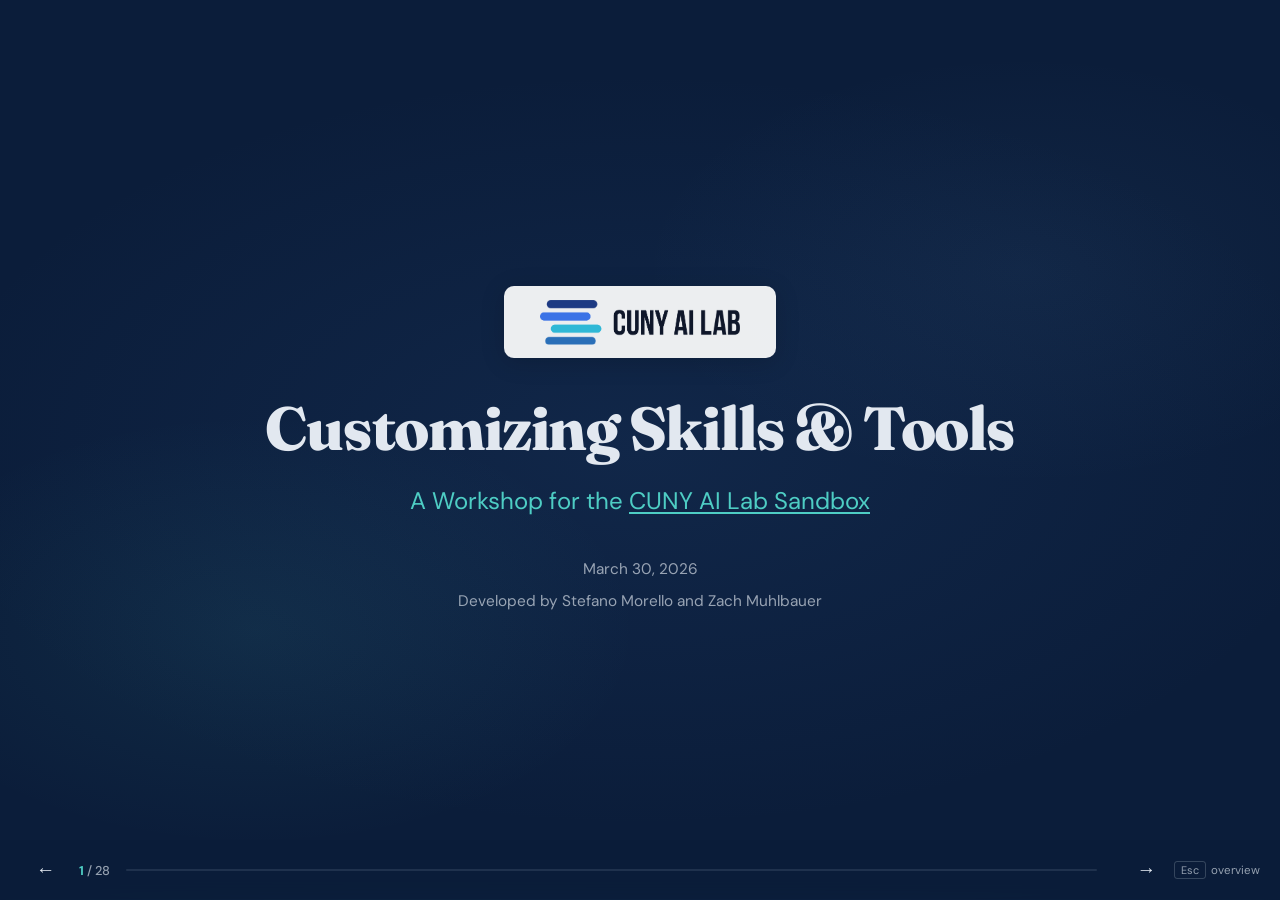
==== index.html @ 76ccca6e "Add per-chat tools screenshot to slide 8, use gear icon instead of +" ====
<!DOCTYPE html>
<html lang="en">
<head>
<meta charset="utf-8">
<meta name="viewport" content="width=device-width, initial-scale=1.0">
<title>Customizing Skills &amp; Tools &mdash; CUNY AI Lab</title>
<link rel="preconnect" href="https://fonts.googleapis.com">
<link rel="preconnect" href="https://fonts.gstatic.com" crossorigin>
<link href="https://fonts.googleapis.com/css2?family=DM+Sans:ital,opsz,wght@0,9..40,300;0,9..40,400;0,9..40,500;0,9..40,600;0,9..40,700;0,9..40,800;1,9..40,400&family=JetBrains+Mono:wght@400;500&family=Fraunces:ital,opsz,wght@0,9..144,400;0,9..144,700;0,9..144,800;1,9..144,400&display=swap" rel="stylesheet">
    <link rel="stylesheet" href="css/styles.css">
    <link rel="stylesheet" href="css/responsive.css">
    <link rel="stylesheet" href="css/animations.css">
</head>
<body>

<a href="#deck" class="skip-link">Skip to slides</a>

<!-- Logo Watermark -->
<img src="images/logo-horizontal.png" alt="" aria-hidden="true" class="logo-watermark" id="logoWatermark">

<!-- Accessible live region for slide announcements -->
<div id="slide-announce" class="sr-only" aria-live="polite" aria-atomic="true"></div>

<!-- Lightbox overlay for expanded screenshots -->
<div class="lightbox-overlay" id="lightbox" aria-hidden="true" role="dialog" aria-label="Expanded screenshot">
  <button class="lightbox-close" aria-label="Close expanded view">&times;</button>
  <img src="" alt="">
  <div class="lightbox-caption"></div>
</div>

<div id="deck" role="region" aria-roledescription="slide deck" aria-label="Customizing Skills and Tools presentation">

<!-- ==========================================
     SLIDE 1 — TITLE
     ========================================== -->
<div class="slide title-slide" role="group" aria-roledescription="slide" aria-label="Slide 1: Customizing Skills and Tools" data-slide="title" tabindex="-1">
  <div class="title-slide-content">
    <img src="images/logo-horizontal.png" alt="CUNY AI Lab" class="title-logo">
    <h1>Customizing Skills &amp; Tools</h1>
    <p class="subtitle">A Workshop for the <a href="https://chat.ailab.gc.cuny.edu" target="_blank" rel="noopener" style="color: inherit; text-decoration: underline; text-underline-offset: 3px;">CUNY AI Lab Sandbox</a></p>
    <p class="meta">March 30, 2026</p>
    <p class="meta" style="margin-top: 0.5em;">Developed by Stefano Morello and Zach Muhlbauer</p>
  </div>
</div>

<!-- ==========================================
     SLIDE 2 — WORKSHOP ROADMAP
     ========================================== -->
<div class="slide layout-full-dark" role="group" aria-roledescription="slide" aria-label="Slide 2: Three Weeks, Three Skills" data-slide="roadmap" tabindex="-1">
  <span class="label label-cyan">Workshop Series</span>
  <h2>Three Weeks, Three Skills</h2>
  <div class="roadmap">
    <div class="roadmap-item" style="opacity: 0.65;">
      <div class="week-label">March 16</div>
      <h4><a href="https://cuny-ai-lab.github.io/system-prompting" style="color: var(--accent-cyan); text-decoration: underline; text-underline-offset: 3px;">Composing System Prompts &#10003;</a></h4>
      <p>Defined how the AI thinks, responds, and engages with students</p>
    </div>
    <div class="roadmap-item" style="opacity: 0.65;">
      <div class="week-label">March 23</div>
      <h4><a href="https://cuny-ai-lab.github.io/knowledge-collections" style="color: var(--accent-cyan); text-decoration: underline; text-underline-offset: 3px;">Curating Knowledge Collections &#10003;</a></h4>
      <p>Grounded the model in course materials so it can reference real documents</p>
    </div>
    <div class="roadmap-item active">
      <div class="week-label">March 30 (This Week)</div>
      <h4>Customizing Skills &amp; Tools</h4>
      <p>Build specialized skills, tools, and workflows tailored to your courses</p>
    </div>
  </div>
</div>

<!-- ==========================================
     SLIDE 3 — WHAT YOU'VE BUILT SO FAR
     ========================================== -->
<div class="slide layout-content" role="group" aria-roledescription="slide" aria-label="Slide 3: Pre-Flight" data-slide="recap" tabindex="-1" style="justify-content: center; align-items: center; text-align: center;">
  <span class="label label-cyan">Quick Check</span>
  <h2>Pre-Flight</h2>
  <p style="margin-bottom: 1.4em; max-width: 620px;">Verify your setup, then identify the move you&rsquo;ll build today.</p>
  <ol class="stream-list" style="text-align: left; max-width: 620px; margin: 0 auto; padding-left: 1.4em;">
    <li class="step-hidden" data-step="1"><strong>System Prompt</strong> &mdash; What role and constraints did you set? Have you revised or tested it?</li>
    <li class="step-hidden" data-step="2"><strong>Knowledge Collection</strong> &mdash; Is it attached? Does the model draw on it when you test?</li>
    <li class="step-hidden" data-step="3"><strong>Name One Pedagogical Move</strong> &mdash; Something you do as an instructor that follows a repeatable pattern (e.g., narrowing a research topic one question at a time, walking a student through a source, guiding them from description to interpretation).<br><strong style="color: var(--accent-cyan);">Skills enable the model to mimic those moves.</strong></li>
  </ol>
</div>

<!-- ==========================================
     SLIDE 4 — WHAT IS A SKILL?
     ========================================== -->
<div class="slide layout-split" role="group" aria-roledescription="slide" aria-label="Slide 4: What Is a Skill?" data-slide="what-is" tabindex="-1">
  <div class="content">
    <span class="label label-cyan">The Basics</span>
    <h2>What Is a Skill?</h2>
    <p style="margin-bottom: 0.8em;">A <strong>skill</strong> is a structured procedure you write in markdown or plain text. It tells the model how to handle a task your system prompt can&rsquo;t cover on its own.</p>
    <blockquote>Think of it as a <strong>recipe</strong> for a move you&rsquo;d make as an instructor &mdash; establishing stasis, sourcing a document, reading a cinematic frame &mdash; written so the model executes it consistently.</blockquote>
    <div class="tip-box" style="margin-top: 1em;">
      <p><strong>Key distinction:</strong> The system prompt sets general behavior. A skill decomposes a <em>specific</em> task into steps the model won&rsquo;t follow unprompted.</p>
    </div>
  </div>
  <div class="stage" style="background: var(--bg-light); flex-direction: column; padding: clamp(16px, 2.5vh, 32px) clamp(14px, 1.8vw, 24px); justify-content: center;">
    <div class="theater-diagram">
      <!-- Behind the curtain: all three layers -->
      <div class="theater-backstage">
        <div class="theater-zone-label">What you build</div>
        <div class="theater-backstage-row" style="gap: 10px;">
          <div class="flow-node flow-prompt" style="width: auto; flex: 1; padding: 14px 12px;">
            <span class="flow-hidden-badge" style="background: var(--text-muted); font-size: 0.72rem;">Week 1</span>
            <div class="flow-node-code" style="font-size: 0.95rem;">System Prompt</div>
            <div class="flow-node-desc" style="font-family: 'JetBrains Mono', monospace; color: var(--accent-cyan); margin-top: 4px; font-size: 0.78rem;">behavior &amp; constraints</div>
          </div>
          <div style="display: flex; align-items: center; padding: 0 4px; font-size: 1.1rem; color: var(--accent-cyan); font-weight: 700;">+</div>
          <div class="flow-node flow-prompt" style="width: auto; flex: 1; border-color: rgba(59, 111, 181, 0.4); padding: 14px 12px;">
            <span class="flow-hidden-badge" style="background: var(--text-muted); font-size: 0.72rem;">Week 2</span>
            <div class="flow-node-code" style="font-size: 0.95rem;">Knowledge</div>
            <div class="flow-node-desc" style="font-family: 'JetBrains Mono', monospace; color: var(--accent-light-blue); margin-top: 4px; font-size: 0.78rem;">syllabus, rubric&hellip;</div>
          </div>
          <div style="display: flex; align-items: center; padding: 0 4px; font-size: 1.1rem; color: var(--accent-cyan); font-weight: 700;">+</div>
          <div class="flow-node flow-prompt" style="width: auto; flex: 1; border-color: rgba(78, 205, 196, 0.5); padding: 14px 12px;">
            <span class="flow-hidden-badge" style="background: var(--accent-cyan); font-size: 0.72rem;">New</span>
            <div class="flow-node-code" style="font-size: 0.95rem;">Skill</div>
            <div class="flow-node-desc" style="font-family: 'JetBrains Mono', monospace; color: var(--accent-cyan); margin-top: 4px; font-size: 0.78rem;">step-by-step recipe</div>
          </div>
        </div>
      </div>
      <!-- The curtain line -->
      <div class="theater-curtain">
        <div class="theater-curtain-line"></div>
        <span class="theater-curtain-label">student never sees above</span>
        <div class="theater-curtain-line"></div>
      </div>
      <!-- Front of house: student interaction -->
      <div class="theater-frontstage">
        <div class="theater-conversation">
          <div class="theater-msg theater-msg-user">
            <span class="theater-msg-who"><span aria-hidden="true">&#128100;</span> Student</span>
            <span class="theater-msg-text">&ldquo;Can you look at this paragraph from my draft?&rdquo;</span>
          </div>
        </div>
        <div class="flow-node flow-model" style="width: 100%; margin: clamp(8px, 1.2vh, 14px) 0; padding: 14px 16px;">
          <div class="flow-node-icon" style="font-size: 1.8rem;" aria-hidden="true">&#129302;</div>
          <div class="flow-node-label" style="font-size: 1.05rem;">AI Model</div>
          <div class="flow-node-desc" style="font-size: 0.88rem;">Follows the skill&rsquo;s procedure to respond</div>
        </div>
        <div class="theater-conversation">
          <div class="theater-msg theater-msg-ai">
            <span class="theater-msg-who"><span aria-hidden="true">&#129302;</span> Response</span>
            <span class="theater-msg-text">&ldquo;Here&rsquo;s what I notice in your passage&hellip;&rdquo;<br><em style="font-size: 0.85em; opacity: 0.75;">(quotes the excerpt, responds below it)</em></span>
          </div>
        </div>
        <div class="theater-zone-label" style="color: var(--accent-blue); margin-top: 8px;">What the student sees</div>
      </div>
    </div>
  </div>
</div>

<!-- ==========================================
     SLIDE 5 — ACTIVATING SKILLS
     ========================================== -->
<div class="slide layout-split" role="group" aria-roledescription="slide" aria-label="Slide 5: Activating Skills" data-slide="skills-where" tabindex="-1">
  <div class="content">
    <span class="label label-cyan">Skills in Open WebUI</span>
    <h2>Activating Skills</h2>
    <p style="margin-bottom: 0.8em;">A skill is worth making when the move has a <strong>repeatable structure</strong> (trigger, steps, output shape) that you want the model to follow every time.</p>
    <div class="card card-cyan" style="margin-bottom: 0.5em;">
      <h4>1. Create the skill</h4>
      <p>Go to <strong>Workspace &rarr; Skills</strong> and click <strong>+ New Skill</strong>. Write or paste your skill text.</p>
    </div>
    <div class="card" style="margin-bottom: 0.5em;">
      <h4>2. Add it to your model</h4>
      <p>Open your model card in <strong>Workspace &rarr; Models</strong>. Scroll to the <strong>Skills</strong> section and toggle the skill on. It activates automatically in every chat with that model.</p>
    </div>
    <div class="card" style="margin-bottom: 0.5em; opacity: 0.55;">
      <h4>Alternative: Paste into System Prompt</h4>
      <p>You <em>can</em> append skill text directly to your system prompt, but this crowds the prompt and makes it harder to maintain.</p>
    </div>
  </div>
  <div class="stage">
    <div class="carousel" data-interval="8000">
      <div class="carousel-item active">
        <img src="images/5-0.png" alt="Workspace Skills page showing existing skills and the New Skill button">
        <div class="carousel-caption"><strong>Step 1: Workspace &rarr; Skills</strong><br>Open Workspace (1), click the Skills tab (2), then <strong>+ New Skill</strong> (3) to create one.</div>
      </div>
      <div class="carousel-item">
        <img src="images/5a.png" alt="Workspace Models page showing custom models in the Sandbox">
        <div class="carousel-caption"><strong>Step 2: Workspace &rarr; Models</strong><br>Open your model card (1), then scroll to the Skills section (2).</div>
      </div>
      <div class="carousel-item">
        <img src="images/5b.png" alt="Model card editor with Skills section highlighted at the bottom">
        <div class="carousel-caption"><strong>Step 2: Toggle On</strong><br>Toggle the skill on at the bottom of your model card. It activates for every chat with this model.</div>
      </div>
      <div class="carousel-dots"></div>
    </div>
  </div>
</div>

<!-- ==========================================
     WHY SKILLS MATTER
     ========================================== -->
<div class="slide layout-content" role="group" aria-roledescription="slide" aria-label="Slide 7: Why Skills Matter" data-slide="why-skills" tabindex="-1">
  <span class="label label-cyan">Why Bother?</span>
  <h2>Why Skills Matter</h2>
  <p style="margin-bottom: 0.6em;">A student types: <em>&ldquo;I want to write about social media and mental health.&rdquo;</em></p>
  <div class="comparison" data-steps="2">
    <div class="comparison-panel panel-muted step-visible">
      <h4 style="color: var(--accent-red);">Without a Skill</h4>
      <p>&ldquo;That&rsquo;s a great topic! You could narrow it by focusing on a specific platform, age group, or type of mental health impact. Consider looking at recent studies on Instagram and anxiety, or TikTok and body image. You&rsquo;ll also want a clear thesis statement.&rdquo;</p>
      <p style="margin-top: 0.6em; font-style: italic; font-size: 0.85em; opacity: 0.7;">Lists options instead of asking questions. The student still has no method for choosing among them.</p>
    </div>
    <div class="comparison-panel step-hidden" data-step="2">
      <h4 style="color: var(--accent-green);">With a Stasis Theory Skill</h4>
      <p style="font-family: 'JetBrains Mono', monospace; font-size: 0.85em; background: rgba(78, 205, 196, 0.06); padding: 0.8em; border-radius: 8px; border-left: 3px solid var(--accent-cyan);">&ldquo;Your topic: <em>social media and mental health.</em><br><br>Let&rsquo;s start with the facts. What specific situation are you responding to &mdash; something you&rsquo;ve read, noticed, or experienced? What has happened that makes this a question worth asking right now?&rdquo;</p>
      <p style="margin-top: 0.6em; font-style: italic; font-size: 0.85em; opacity: 0.7;">Opens with one stasis question (conjecture), grounded in the student&rsquo;s own words. The skill told the model <em>how</em> to narrow, not just to narrow.</p>
    </div>
  </div>
</div>

<!-- ==========================================
     SLIDE 6 — THE GAP SKILLS FILL
     ========================================== -->
<div class="slide layout-split" role="group" aria-roledescription="slide" aria-label="Slide 6: The Gap Skills Fill" data-slide="the-gap" tabindex="-1">
  <div class="content">
    <span class="label label-cyan">The Problem</span>
    <h2>The Gap Skills Fill</h2>
    <p style="margin-bottom: 0.8em;">Models can do many things, but not unless you spell it out. Certain moves need a <strong>step-by-step recipe</strong> to work consistently.</p>
    <h4 style="margin-top: 1em;">What models won&rsquo;t do without a skill:</h4>
    <ul style="margin-top: 0.6em;">
      <li>Walk through stasis theory one question at a time</li>
      <li>Quote a passage from an uploaded source before asking a question</li>
      <li>Ask <em>one</em> focused question instead of listing five</li>
      <li>Build on what the student just said</li>
      <li>Scaffold from description to analysis to interpretation</li>
    </ul>
  </div>
  <div class="stage" style="flex-direction: column; justify-content: center; padding: clamp(16px, 2.5vw, 40px);">
    <div style="display: flex; flex-direction: column; gap: clamp(14px, 2vh, 24px); width: 100%; max-width: 380px; margin: 0 auto;">
      <div class="flow-node" style="width: 100%; background: rgba(192, 91, 110, 0.06); border: 2px solid rgba(192, 91, 110, 0.25); border-radius: 12px;">
        <div class="flow-node-label" style="font-size: 0.95rem; color: var(--accent-red);">System Prompt Alone</div>
        <div class="flow-node-desc" style="font-size: 0.8rem;">&ldquo;Help students develop research topics&rdquo;</div>
        <div class="flow-node-desc" style="font-size: 0.78rem; opacity: 0.7; margin-top: 4px;">Model knows <em>what</em> to do, not <em>how</em></div>
      </div>
      <div style="text-align: center;" aria-hidden="true">
        <svg width="24" height="28" viewBox="0 0 20 24" focusable="false"><path d="M10 2 L10 18 M6 14 L10 20 L14 14" stroke="var(--accent-cyan)" stroke-width="2" fill="none" stroke-linecap="round"/></svg>
      </div>
      <div class="flow-node" style="width: 100%; background: rgba(78, 205, 196, 0.06); border: 2px solid rgba(78, 205, 196, 0.35); border-radius: 12px;">
        <div class="flow-node-label" style="font-size: 0.95rem; color: var(--accent-cyan);">System Prompt + Skill</div>
        <div class="flow-node-desc" style="font-size: 0.8rem;">&ldquo;Ask one stasis question, build on the student&rsquo;s last answer&rdquo;</div>
        <div class="flow-node-desc" style="font-size: 0.78rem; opacity: 0.7; margin-top: 4px;">Model knows <em>what</em> and <em>how</em></div>
      </div>
    </div>
  </div>
</div>

<!-- ==========================================
     WHAT IS A TOOL?
     ========================================== -->
<div class="slide layout-split" role="group" aria-roledescription="slide" aria-label="Slide: What Is a Tool?" data-slide="what-is-tool" tabindex="-1">
  <div class="content">
    <span class="label label-blue">Tools in Open WebUI</span>
    <h2>What Is a Tool?</h2>
    <p style="margin-bottom: 0.8em;">A <strong>tool</strong> is a function the model can call to do something it can&rsquo;t do with language alone &mdash; search the web, query your uploaded files, run code, or generate an image.</p>
    <p style="margin-bottom: 0.8em;">Tools live in <strong>Workspace &rarr; Tools</strong>. You can enable them two ways:</p>
    <div class="card card-cyan" style="margin-bottom: 0.5em;">
      <h4>Per Chat</h4>
      <p>Click the <strong>&#9881;&#65039;</strong> icon next to the message bar (1) to open the tools menu (2). Toggle individual tools on for that conversation.</p>
    </div>
    <div class="card" style="margin-bottom: 0.5em;">
      <h4>Per Model</h4>
      <p>Attach tools permanently in <strong>Workspace &rarr; Models &rarr; Tools</strong>. Every conversation with that model will have access.</p>
    </div>
    <div class="tip-box">
      <p><strong>Caveat:</strong> Smaller models (e.g. Gemma 3 27B) call tools inconsistently. Use Kimi K2.5 or GLM 5 for reliable tool use.</p>
    </div>
  </div>
  <div class="stage" style="flex-direction: column; justify-content: center; align-items: center; padding: clamp(16px, 2.5vw, 40px);">
    <img src="images/8a.png" alt="Open WebUI chat interface showing the gear icon next to the message bar and the tools menu with Web Search and Code Interpreter" class="screenshot-img">
    <div class="carousel-caption"><strong>Per Chat</strong><br>Click the &#9881;&#65039; icon (1) to reveal available tools (2). Toggle them on for this conversation.</div>
  </div>
</div>

<!-- ==========================================
     SKILLS VS. TOOLS
     ========================================== -->
<div class="slide layout-split" role="group" aria-roledescription="slide" aria-label="Slide: Skills vs. Tools" data-slide="skills-vs-tools" tabindex="-1">
  <div class="content">
    <span class="label label-cyan">The Difference</span>
    <h2>Skills vs. Tools</h2>
    <p style="margin-bottom: 0.8em;">A <strong>skill</strong> is a document you write in plain text: a procedure the model follows. A <strong>tool</strong> is code: a function the model calls. Both extend what your custom model can do, but they work differently.</p>
    <div class="card card-cyan" style="margin-bottom: 0.5em;">
      <h4>Skill</h4>
      <p>You write it. Plain text, no code. Tells the model <em>how</em> to handle a specific pedagogical move step by step.</p>
    </div>
    <div class="card" style="margin-bottom: 0.5em;">
      <h4>Tool</h4>
      <p>Pre-built or imported. Code that runs behind the scenes. Gives the model abilities it doesn&rsquo;t have on its own &mdash; like searching the web or running a calculation.</p>
    </div>
    <div class="tip-box">
      <p><strong>Today&rsquo;s focus:</strong> Skills. Tools are ready to use out of the box. Skills are what you build.</p>
    </div>
  </div>
  <div class="stage" style="background: var(--bg-light); flex-direction: column; padding: clamp(24px, 3vh, 40px) clamp(20px, 2.5vw, 36px); justify-content: center;">
    <div style="display: flex; flex-direction: column; gap: clamp(12px, 1.6vh, 18px); width: 100%; max-width: 480px; margin: 0 auto;">
      <div class="flow-node" style="width: 100%; background: rgba(78, 205, 196, 0.06); border: 2px solid rgba(78, 205, 196, 0.3); border-radius: 12px; padding: 14px 16px;">
        <div class="flow-node-label" style="font-size: 1rem; color: var(--accent-cyan);">Skill <span style="font-weight: 400; font-size: 0.85rem; opacity: 0.75;">(plain text)</span></div>
        <div class="flow-node-desc" style="font-size: 0.85rem;">&ldquo;Walk through stasis one question at a time&rdquo;</div>
        <div class="flow-node-desc" style="font-size: 0.72rem; opacity: 0.6; margin-top: 3px;">You write it &bull; Shapes how the model responds</div>
      </div>
      <div style="text-align: center; font-size: 0.8rem; color: var(--text-muted); letter-spacing: 0.1em; text-transform: uppercase;">vs.</div>
      <div class="flow-node" style="width: 100%; background: rgba(59, 111, 181, 0.06); border: 2px solid rgba(59, 111, 181, 0.3); border-radius: 12px; padding: 14px 16px;">
        <div class="flow-node-label" style="font-size: 1rem; color: var(--accent-blue);">Tool <span style="font-weight: 400; font-size: 0.85rem; opacity: 0.75;">(code)</span></div>
        <div class="flow-node-desc" style="font-size: 0.85rem;">Search the web, query files, run code, generate images</div>
        <div class="flow-node-desc" style="font-size: 0.72rem; opacity: 0.6; margin-top: 3px;">Pre-built &bull; Gives the model new capabilities</div>
      </div>
      <div style="border-top: 1px solid rgba(59, 111, 181, 0.15); padding-top: clamp(10px, 1.2vh, 16px); margin-top: clamp(4px, 0.6vh, 8px);">
        <div style="font-size: 0.75rem; color: var(--text-muted); text-transform: uppercase; letter-spacing: 0.08em; margin-bottom: 8px;">Built-in tools</div>
        <div style="display: grid; grid-template-columns: 1fr 1fr; gap: 8px;">
          <div style="background: white; border: 1px solid rgba(78, 205, 196, 0.25); border-radius: 8px; padding: 10px 12px;">
            <div style="font-size: 0.85rem; font-weight: 600;">Web Search</div>
            <div style="font-size: 0.75rem; opacity: 0.75; margin-top: 2px;">Current information</div>
          </div>
          <div style="background: white; border: 1px solid rgba(59, 111, 181, 0.25); border-radius: 8px; padding: 10px 12px;">
            <div style="font-size: 0.85rem; font-weight: 600;">Knowledge Query</div>
            <div style="font-size: 0.75rem; opacity: 0.75; margin-top: 2px;">Search uploaded files</div>
          </div>
          <div style="background: white; border: 1px solid rgba(11, 29, 58, 0.2); border-radius: 8px; padding: 10px 12px;">
            <div style="font-size: 0.85rem; font-weight: 600;">Code Execution</div>
            <div style="font-size: 0.75rem; opacity: 0.75; margin-top: 2px;">Run code in a sandbox</div>
          </div>
          <div style="background: white; border: 1px solid rgba(78, 205, 196, 0.25); border-radius: 8px; padding: 10px 12px;">
            <div style="font-size: 0.85rem; font-weight: 600;">Image Generation</div>
            <div style="font-size: 0.75rem; opacity: 0.75; margin-top: 2px;">Create from descriptions</div>
          </div>
        </div>
      </div>
    </div>
  </div>
</div>

<!-- ==========================================
     SECTION DIVIDER: PART I
     ========================================== -->
<div class="slide layout-divider" role="group" aria-roledescription="slide" aria-label="Slide: Part I - Skill Examples" data-slide="part1" tabindex="-1">
  <span class="section-label">Example 1</span>
  <h2>Establishing Stasis</h2>
  <p class="divider-sub">Composition &mdash; Stasis Theory</p>
  <div class="divider-line"></div>
</div>

<!-- ==========================================
     SLIDE 8 — COMPOSITION: THE INSTRUCTION
     ========================================== -->
<div class="slide layout-content" role="group" aria-roledescription="slide" aria-label="Slide 8: Composition: The Instruction" data-slide="comp-instruction" tabindex="-1">
  <div class="progression-header">
    <span class="label label-blue" style="margin-bottom: 0;">Composition &amp; Writing</span>
    <div class="progression-dots" aria-hidden="true">
      <div class="progression-dot dot-mid dot-active"></div>
      <div class="progression-dot"></div>
    </div>
  </div>
  <h2>Before</h2>
  <div class="prompt-block prompt-mid"><span class="prompt-label">Starting Point</span>When a student is developing a research topic, walk them through four stages &mdash; conjecture, definition, quality, and policy &mdash; to help them narrow their question. Ask one stasis at a time.</div>
  <div style="margin-top: 1em;">
    <ol class="stream-list step-hidden" data-step style="padding-left: 1.4em;">
      <li>Model walks through all four stages in a single response instead of pausing at each</li>
      <li>No procedure for connecting the student&rsquo;s working topic to each stasis question</li>
      <li>Treats stasis as a checklist rather than a deliberative process</li>
      <li>No mechanism to let the student reformulate before moving on</li>
      <li>Skips the key move: helping the student see which stasis their argument lives in</li>
    </ol>
  </div>
</div>

<!-- ==========================================
     SLIDE 9 — COMPOSITION: THE SKILL
     ========================================== -->
<div class="slide layout-content" role="group" aria-roledescription="slide" aria-label="Slide 9: A Skill That Structures Feedback" data-slide="comp-good" tabindex="-1">
  <div class="progression-header">
    <span class="label label-blue" style="margin-bottom: 0;">Composition &amp; Writing</span>
    <div class="progression-dots" aria-hidden="true">
      <div class="progression-dot dot-mid"></div>
      <div class="progression-dot dot-good dot-active"></div>
    </div>
  </div>
  <h2>After</h2>
  <div class="prompt-block prompt-good" style="font-size: clamp(0.72rem, 1vw, 0.88rem);"><span class="prompt-label">Strong</span><strong style="color: var(--accent-cyan);">Skill: Establishing Stasis for a Research Topic</strong>
When a student is developing or narrowing a research topic, follow this procedure:

<strong style="color: var(--accent-cyan);">Procedure:</strong>
1. Ask the student to state their topic in one sentence. Do not evaluate or refine it yet.
2. Conjecture: &ldquo;What has happened or is happening that makes this worth investigating?&rdquo; Wait for their answer. Use what they say to sharpen the next question.
3. Definition: Point to a key term in their response. &ldquo;How are you defining [term]? What kind of problem is this &mdash; legal, ethical, empirical, cultural?&rdquo; Wait.
4. Quality: &ldquo;What&rsquo;s at stake, and for whom? What makes this serious enough to argue about in an 8-page paper?&rdquo; If their scope is too broad, ask them to name one specific population or context. Wait.
5. Policy: &ldquo;What should be done, and by whom?&rdquo; Help the student see whether their argument is making a factual claim, a definitional claim, a value judgment, or a policy proposal.
6. Ask: &ldquo;Which of these four questions does your argument most need to answer?&rdquo; Guide them toward a thesis grounded in that stasis.

<strong style="color: var(--accent-cyan);">Format:</strong>
Your topic: [student&rsquo;s stated topic]

[One stasis question, tied to a specific phrase the student used]
[1&ndash;2 sentences explaining why this question matters for their project]
</div>
</div>

<!-- ==========================================
     SLIDE 11 — SECTION DIVIDER: HISTORY
     ========================================== -->
<div class="slide layout-divider" role="group" aria-roledescription="slide" aria-label="Slide 11: Example 2 - Working with Sources" data-slide="history-intro" tabindex="-1">
  <span class="section-label">Example 2</span>
  <h2>Sourcing a Document</h2>
  <p class="divider-sub">History &mdash; The Sourcing Heuristic</p>
  <div class="divider-line"></div>
</div>

<!-- ==========================================
     SLIDE 11 — HISTORY: THE INSTRUCTION
     ========================================== -->
<div class="slide layout-content" role="group" aria-roledescription="slide" aria-label="Slide 11: History: The Instruction" data-slide="hist-instruction" tabindex="-1">
  <div class="progression-header">
    <span class="label label-blue" style="margin-bottom: 0;">History</span>
    <div class="progression-dots" aria-hidden="true">
      <div class="progression-dot dot-mid dot-active"></div>
      <div class="progression-dot"></div>
    </div>
  </div>
  <h2>Before</h2>
  <div class="prompt-block prompt-mid"><span class="prompt-label">Starting Point</span>When a student asks about a primary source, retrieve it from the knowledge collection and walk them through its rhetorical situation using SOAPS. Ask questions one element at a time rather than summarizing.</div>
  <div style="margin-top: 1em;">
    <ol class="stream-list step-hidden" data-step style="padding-left: 1.4em;">
      <li>Model paraphrases the source instead of quoting from the uploaded document</li>
      <li>No procedure for retrieving and presenting specific passages as evidence</li>
      <li>Rushes through all SOAPS dimensions in a single response</li>
      <li>Student receives a finished reading rather than a structured inquiry</li>
      <li>No requirement to ground each analytical move in the source&rsquo;s own language</li>
    </ol>
  </div>
</div>

<!-- ==========================================
     SLIDE 12 — HISTORY: THE SKILL
     ========================================== -->
<div class="slide layout-content" role="group" aria-roledescription="slide" aria-label="Slide 12: A Skill That Helps Vet a Source" data-slide="hist-good" tabindex="-1">
  <div class="progression-header">
    <span class="label label-blue" style="margin-bottom: 0;">History</span>
    <div class="progression-dots" aria-hidden="true">
      <div class="progression-dot dot-mid"></div>
      <div class="progression-dot dot-good dot-active"></div>
    </div>
  </div>
  <h2>After</h2>
  <div class="prompt-block prompt-good" style="font-size: clamp(0.72rem, 1vw, 0.88rem);"><span class="prompt-label">Strong</span><strong style="color: var(--accent-cyan);">Skill: Sourcing a Primary Document</strong>
When a student asks about or encounters a primary source from the course, follow this procedure:

<strong style="color: var(--accent-cyan);">Procedure:</strong>
1. Retrieve the document from the knowledge collection. Quote a key passage &mdash; do not paraphrase or summarize.
2. Present the passage in a block quote with its metadata (title, date, author) drawn from the uploaded file.
3. Ask: &ldquo;Who created this document, and what was their position or stake?&rdquo; Wait for the student&rsquo;s answer.
4. After they respond, point to a <em>specific phrase</em> in the quoted passage that supports, complicates, or challenges their answer.
5. Ask: &ldquo;When and where was this written? What was happening at that moment that shaped what the author could say?&rdquo; Wait.
6. Ask: &ldquo;Who was the intended audience? How does knowing that change what the document means?&rdquo; Wait.
7. After all three sourcing moves, ask: &ldquo;Given what you now know about the author, the moment, and the audience &mdash; what can this source tell us, and what can&rsquo;t it?&rdquo;

<strong style="color: var(--accent-cyan);">Format:</strong>
&gt; [quoted passage from uploaded source]
&mdash; [Author], [Title], [Date]

[One sourcing question]
[1&ndash;2 sentences connecting the question to a specific phrase in the passage]
</div>
</div>

<!-- ==========================================
     SLIDE 15 — SECTION DIVIDER: LITERATURE
     ========================================== -->
<div class="slide layout-divider" role="group" aria-roledescription="slide" aria-label="Slide 15: Example 3 - Reading Visual Artifacts" data-slide="lit-intro" tabindex="-1">
  <span class="section-label">Example 3</span>
  <h2>Reading the Frame</h2>
  <p class="divider-sub">Literature &mdash; Cinematic Mise-en-Sc&egrave;ne</p>
  <div class="divider-line"></div>
</div>

<!-- ==========================================
     SLIDE 14 — LITERATURE: THE INSTRUCTION
     ========================================== -->
<div class="slide layout-content" role="group" aria-roledescription="slide" aria-label="Slide 14: Literature: The Instruction" data-slide="lit-instruction" tabindex="-1">
  <div class="progression-header">
    <span class="label label-blue" style="margin-bottom: 0;">Literature &amp; Cultural Studies</span>
    <div class="progression-dots" aria-hidden="true">
      <div class="progression-dot dot-mid dot-active"></div>
      <div class="progression-dot"></div>
    </div>
  </div>
  <h2>Before</h2>
  <div class="prompt-block prompt-mid"><span class="prompt-label">Starting Point</span>When a student shares a film still or visual artifact, guide them from describing formal elements &mdash; composition, lighting, framing &mdash; toward interpreting how those choices construct meaning in context.</div>
  <div style="margin-top: 1em;">
    <ol class="stream-list step-hidden" data-step style="padding-left: 1.4em;">
      <li>Model describes the image for the student instead of directing their attention</li>
      <li>No scaffolding from observation to formal analysis to interpretive claim</li>
      <li>Treats all visual elements at once rather than isolating one per turn</li>
      <li>No mechanism to keep the student doing the looking and the arguing</li>
      <li>Skips the gap between &ldquo;what&rsquo;s in the frame&rdquo; and &ldquo;what argument it makes&rdquo;</li>
    </ol>
  </div>
</div>

<!-- ==========================================
     SLIDE 15 — LITERATURE: THE SKILL
     ========================================== -->
<div class="slide layout-content" role="group" aria-roledescription="slide" aria-label="Slide 15: A Skill That Teaches Visual Reading" data-slide="lit-good" tabindex="-1">
  <div class="progression-header">
    <span class="label label-blue" style="margin-bottom: 0;">Literature &amp; Cultural Studies</span>
    <div class="progression-dots" aria-hidden="true">
      <div class="progression-dot dot-mid"></div>
      <div class="progression-dot dot-good dot-active"></div>
    </div>
  </div>
  <h2>After</h2>
  <div class="prompt-block prompt-good" style="font-size: clamp(0.72rem, 1vw, 0.88rem);"><span class="prompt-label">Strong</span><strong style="color: var(--accent-cyan);">Skill: Reading Cinematic Images</strong>
When a student uploads a film still, photograph, or visual artifact &mdash; or asks about an image from the knowledge collection &mdash; follow this procedure:

<strong style="color: var(--accent-cyan);">Procedure:</strong>
1. If the student uploaded an image, use it directly. If they reference a visual from the course, retrieve it from the knowledge collection and present it. If the image is not in the collection, say so.
2. Ask: &ldquo;What do you notice first?&rdquo; Let the student describe before you respond.
3. After their description, direct attention to one formal element they haven&rsquo;t mentioned &mdash; composition, lighting, color, framing, depth of field, or gaze. Ask what it does.
4. Ask how that formal choice shapes the viewer&rsquo;s experience. Move from <em>what</em> is in the frame to <em>how</em> the image is constructed.
5. Introduce context: ask the student to connect the visual choices to the cultural moment, genre, or argument of the work. If relevant context exists in the knowledge collection, quote it.
6. Guide them toward an interpretive claim: &ldquo;Based on what you&rsquo;ve observed, what argument is this image making?&rdquo;

<strong style="color: var(--accent-cyan);">Framework: Description &rarr; Analysis &rarr; Interpretation</strong>
&bull; Description: What is literally in the frame?
&bull; Analysis: How do formal elements (light, angle, placement) create meaning?
&bull; Interpretation: What claim can the student make, grounded in visual evidence?
</div>
</div>

<!-- ==========================================
     SLIDE 19 — SECTION DIVIDER: BUILDING BLOCKS
     ========================================== -->
<div class="slide layout-divider" role="group" aria-roledescription="slide" aria-label="Slide 19: Part II - Building Your Own Skills" data-slide="part2" tabindex="-1">
  <span class="section-label">Building Blocks</span>
  <h2>Writing Your Own Skills</h2>
  <div class="divider-line"></div>
</div>

<!-- ==========================================
     SLIDE 20 — ANATOMY OF A SKILL
     ========================================== -->
<div class="slide layout-content" role="group" aria-roledescription="slide" aria-label="Slide 20: Anatomy of a Skill" data-slide="anatomy" tabindex="-1" style="justify-content: center; align-items: center; text-align: center;">
  <span class="label label-cyan">Structure</span>
  <h2>Anatomy of a Skill</h2>
  <p style="margin-bottom: 1.4em; max-width: 600px; margin-left: auto; margin-right: auto;">Every skill has three parts.</p>
  <ol class="stream-list" style="text-align: left; max-width: 580px; margin: 0 auto; padding-left: 1.4em;">
    <li><strong>Trigger</strong> &mdash; When should this skill activate?</li>
    <li><strong>Procedure</strong> &mdash; What steps does the model follow, in order?</li>
    <li><strong>Format</strong> &mdash; What should the output look like?</li>
  </ol>
</div>

<!-- ==========================================
     SLIDE 21 — COMPONENT 1: TRIGGER
     ========================================== -->
<div class="slide layout-split" role="group" aria-roledescription="slide" aria-label="Slide 21: Trigger" data-slide="comp-trigger" tabindex="-1">
  <div class="content">
    <span class="label label-cyan">Component 1</span>
    <h2>Trigger</h2>
    <p>Define when this skill should activate. A clear trigger keeps the model from applying the wrong procedure to the wrong task.</p>
    <ul style="margin-top: 1em;">
      <li>What student action starts this workflow?</li>
      <li>Does it activate when they share a draft? Ask about a source? Upload an image?</li>
      <li>Should it run automatically, or only when the student asks?</li>
    </ul>
  </div>
  <div class="stage" style="flex-direction: column; justify-content: center; padding: clamp(16px, 2.5vw, 40px);">
    <div style="position: relative; width: 100%;">
      <button class="copy-btn" onclick="copyTemplate('tpl-trigger')" title="Copy template">Copy</button>
      <pre id="tpl-trigger" class="prompt-block prompt-mid" style="white-space: pre-wrap; font-family: inherit; margin: 0;">Skill: [Skill Name]
When a student [specific action or input], follow this procedure:</pre>
    </div>
    <div class="tip-box" style="margin-top: 1.2em;">
      <p><strong>Your turn:</strong> What pedagogical move are you trying to teach the model? Name the student action that should trigger it.</p>
    </div>
  </div>
</div>

<!-- ==========================================
     SLIDE 22 — COMPONENT 2: PROCEDURE
     ========================================== -->
<div class="slide layout-split" role="group" aria-roledescription="slide" aria-label="Slide 22: Procedure" data-slide="comp-procedure" tabindex="-1">
  <div class="content">
    <span class="label label-cyan">Component 2</span>
    <h2>Procedure</h2>
    <p>The core of every skill. Numbered steps that tell the model what to do, in what order, and when to wait.</p>
    <ul style="margin-top: 1em;">
      <li>What should happen first? What comes next?</li>
      <li>Where should the model wait for the student before continuing?</li>
      <li>Should it quote, cite, or reference specific materials?</li>
    </ul>
  </div>
  <div class="stage" style="flex-direction: column; justify-content: center; padding: clamp(16px, 2.5vw, 40px);">
    <div style="position: relative; width: 100%;">
      <button class="copy-btn" onclick="copyTemplate('tpl-procedure')" title="Copy template">Copy</button>
      <pre id="tpl-procedure" class="prompt-block prompt-mid" style="white-space: pre-wrap; font-family: inherit; margin: 0;">Procedure:
1. [First step — what does the model do or ask?]
2. [After the student responds, what comes next?]
3. [Continue the sequence — include wait points]
4. [Final step — synthesis, next action, or handoff]</pre>
    </div>
    <div class="tip-box" style="margin-top: 1.2em;">
      <p><strong>Your turn:</strong> Write 3&ndash;5 numbered steps. Think about the sequence you follow when you do this yourself as an instructor.</p>
    </div>
  </div>
</div>

<!-- ==========================================
     SLIDE 23 — COMPONENT 3: FORMAT
     ========================================== -->
<div class="slide layout-split" role="group" aria-roledescription="slide" aria-label="Slide 23: Format" data-slide="comp-format" tabindex="-1">
  <div class="content">
    <span class="label label-cyan">Component 3</span>
    <h2>Format</h2>
    <p>Specify what the output should look like. Without a format, the model structures responses however it wants.</p>
    <ul style="margin-top: 1em;">
      <li>Should the model quote the student&rsquo;s text?</li>
      <li>Should each response end with a question?</li>
      <li>How long should a response be?</li>
    </ul>
  </div>
  <div class="stage" style="flex-direction: column; justify-content: center; padding: clamp(16px, 2.5vw, 40px);">
    <div style="position: relative; width: 100%;">
      <button class="copy-btn" onclick="copyTemplate('tpl-format')" title="Copy template">Copy</button>
      <pre id="tpl-format" class="prompt-block prompt-mid" style="white-space: pre-wrap; font-family: inherit; margin: 0;">Format:
> [quoted excerpt from student work or source document]

[1-2 sentences: what you observe]
[One question for the student]</pre>
    </div>
    <div class="tip-box" style="margin-top: 1.2em;">
      <p><strong>Your turn:</strong> Write a short format template. What should each response from the model actually look like?</p>
    </div>
  </div>
</div>


<!-- ==========================================
     SECTION DIVIDER: HANDS-ON
     ========================================== -->
<div class="slide layout-divider" role="group" aria-roledescription="slide" aria-label="Slide 33: Part V - Hands-On" data-slide="part5" tabindex="-1">
  <span class="section-label">Hands-On</span>
  <h2>Write Your First Skill</h2>
  <p class="divider-sub">Pick one pedagogical move from your course and turn it into a step-by-step recipe.</p>
  <div class="divider-line"></div>
</div>

<!-- ==========================================
     SLIDE 30 — EXERCISE: CHOOSE YOUR MOVE
     ========================================== -->
<div class="slide layout-content" role="group" aria-roledescription="slide" aria-label="Slide 30: Choose Your Move" data-slide="exercise-choose" tabindex="-1" style="justify-content: center; align-items: center; text-align: center;">
  <span class="label label-cyan">Exercise</span>
  <h2>Choose Your Move</h2>
  <p style="margin-bottom: 1em; max-width: 620px; margin-left: auto; margin-right: auto;">Which is closest to the skill you want to build?</p>
  <div class="grid-2" style="max-width: 620px; margin: 0 auto; text-align: left;">
    <div class="card card-cyan" style="margin-bottom: 0;">
      <h4>Establishing Stasis</h4>
      <p>Narrow a research topic one question at a time</p>
    </div>
    <div class="card" style="margin-bottom: 0;">
      <h4>Sourcing a Document</h4>
      <p>Quote, then ask who, when, for whom</p>
    </div>
    <div class="card card-navy" style="margin-bottom: 0;">
      <h4>Reading the Frame</h4>
      <p>Describe &rarr; analyze &rarr; interpret</p>
    </div>
    <div class="card card-cyan" style="margin-bottom: 0;">
      <h4>Something Else</h4>
      <p>Any repeatable pedagogical move</p>
    </div>
  </div>
</div>

<!-- ==========================================
     SLIDE 31 — EXERCISE: WRITE THE SKILL
     ========================================== -->
<div class="slide layout-split" role="group" aria-roledescription="slide" aria-label="Slide 31: Write Your Skill" data-slide="exercise-write" tabindex="-1">
  <div class="content">
    <span class="label label-cyan">Draft It</span>
    <h2>Write Your Skill</h2>
    <p style="margin-bottom: 0.8em;">Use the four-part structure to write a skill for the move you chose.</p>
    <div class="card card-cyan step-hidden" data-step="1" style="margin-bottom: 0.5em;">
      <h4>1. Trigger</h4>
      <p>What student action starts this?</p>
    </div>
    <div class="card step-hidden" data-step="2" style="margin-bottom: 0.5em;">
      <h4>2. Procedure</h4>
      <p>3&ndash;5 numbered steps with wait points.</p>
    </div>
    <div class="card step-hidden" data-step="3" style="margin-bottom: 0.5em;">
      <h4>3. Format</h4>
      <p>What does each response look like?</p>
    </div>
  </div>
  <div class="stage" style="flex-direction: column; justify-content: center; padding: clamp(16px, 2.5vw, 40px);">
    <div style="position: relative; width: 100%;">
      <button class="copy-btn" onclick="copyTemplate('tpl-full-skill')" title="Copy template">Copy</button>
      <pre id="tpl-full-skill" class="prompt-block prompt-mid" style="white-space: pre-wrap; font-family: inherit; margin: 0;">Skill: [Name]
When a student [trigger action], follow this procedure:

Procedure:
1. [First step]
2. [Second step — include wait points]
3. [Third step]

Format:
> [quoted text from student or source]

[Observation in 1-2 sentences]
[One question]</pre>
    </div>
  </div>
</div>

<!-- ==========================================
     SLIDE 32 — EXERCISE: ADD IT TO YOUR MODEL
     ========================================== -->
<div class="slide layout-split" role="group" aria-roledescription="slide" aria-label="Slide 32: Add Your Skill" data-slide="exercise-add" tabindex="-1">
  <div class="content">
    <span class="label label-cyan">Integrate It</span>
    <h2>Add Your Skill</h2>
    <p style="margin-bottom: 0.8em;">Connect the skill you wrote to the model you built in the previous workshops.</p>
    <ol style="line-height: 1.9; padding-left: 1.4em; margin-bottom: 0.5em;">
      <li><strong>Paste into System Prompt</strong> &mdash; <strong>Workspace &rarr; Models</strong>. Add the skill at the end of your system prompt. Save.</li>
      <li><strong>Or upload as .txt</strong> &mdash; Save the skill as a <code>.txt</code> file. Upload to <strong>Workspace &rarr; Knowledge</strong>.</li>
    </ol>
    <div class="card card-navy step-hidden" data-step style="margin-bottom: 0.5em;">
      <h4>Test It</h4>
      <p>Open a new chat. Trigger the skill with realistic student input. Does it follow the procedure?</p>
    </div>
    <div class="tip-box step-hidden" data-step style="margin-top: 0.8em;">
      <p><strong>Iterate:</strong> If the model skips steps, add wait points. If it dumps everything, add &ldquo;one per turn.&rdquo;</p>
    </div>
  </div>
  <div class="stage" style="background: var(--bg-light); flex-direction: column; padding: clamp(24px, 3vh, 40px) clamp(20px, 2.5vw, 36px); justify-content: center;">
    <div style="display: flex; flex-direction: column; gap: clamp(10px, 1.5vh, 16px); width: 100%; max-width: 520px; margin: 0 auto;">
      <!-- Layer 1 -->
      <div class="flow-node" style="width: 100%; background: rgba(78, 205, 196, 0.04); border: 1.5px solid rgba(78, 205, 196, 0.2); border-radius: 10px; padding: 18px 22px;">
        <div class="flow-node-label" style="font-size: 1.25rem;">System Prompt</div>
        <div class="flow-node-desc" style="font-size: 1rem;">Role, constraints, tone</div>
      </div>
      <div style="text-align: center; font-size: 1.1rem; color: var(--text-muted);" aria-hidden="true">+</div>
      <!-- Layer 2 -->
      <div class="flow-node" style="width: 100%; background: rgba(59, 111, 181, 0.04); border: 1.5px solid rgba(59, 111, 181, 0.2); border-radius: 10px; padding: 18px 22px;">
        <div class="flow-node-label" style="font-size: 1.25rem;">Knowledge Collection</div>
        <div class="flow-node-desc" style="font-size: 1rem;">Syllabus, rubric, readings, sources</div>
      </div>
      <div style="text-align: center; font-size: 1.1rem; color: var(--text-muted);" aria-hidden="true">+</div>
      <!-- Layer 3 -->
      <div class="flow-node" style="width: 100%; background: rgba(78, 205, 196, 0.08); border: 2px solid rgba(78, 205, 196, 0.4); border-radius: 10px; box-shadow: 0 4px 16px rgba(78, 205, 196, 0.08); padding: 18px 22px;">
        <div class="flow-node-label" style="font-size: 1.25rem; color: var(--accent-cyan);">Your Skill</div>
        <div class="flow-node-desc" style="font-size: 1rem;">Step-by-step recipe for a specific move</div>
      </div>
      <div style="text-align: center;" aria-hidden="true">
        <svg width="32" height="32" viewBox="0 0 20 20" focusable="false"><path d="M10 2 L10 14 M6 10 L10 16 L14 10" stroke="var(--accent-green)" stroke-width="2.5" fill="none" stroke-linecap="round"/></svg>
      </div>
      <!-- Result -->
      <div class="flow-node" style="width: 100%; background: white; border: 2.5px solid var(--accent-green); border-radius: 10px; padding: 18px 22px;">
        <div class="flow-node-icon" style="font-size: 1.8rem;" aria-hidden="true">&#9989;</div>
        <div class="flow-node-label" style="font-size: 1.25rem;">Your Complete AI Tool</div>
        <div class="flow-node-desc" style="font-size: 1rem;">Directive + sources + workflows</div>
      </div>
    </div>
  </div>
</div>

<!-- ==========================================
     SLIDE 33 — CLOSING
     ========================================== -->
<div class="slide layout-full-dark closing-slide" role="group" aria-roledescription="slide" aria-label="Slide 33: Workshop Complete" data-slide="closing" tabindex="-1">
  <span class="label label-cyan">Workshop Complete</span>
  <h2>What You&rsquo;ve Built</h2>
  <div class="roadmap">
    <div class="roadmap-item" style="opacity: 0.65;">
      <div class="week-label">March 16</div>
      <h4>System Prompts &#10003;</h4>
      <p>Role, constraints, tone</p>
    </div>
    <div class="roadmap-item" style="opacity: 0.65;">
      <div class="week-label">March 23</div>
      <h4>Knowledge Collections &#10003;</h4>
      <p>Grounded in your materials</p>
    </div>
    <div class="roadmap-item" style="opacity: 0.65;">
      <div class="week-label">March 30 (Today)</div>
      <h4>Skills &amp; Tools &#10003;</h4>
      <p>Step-by-step workflows</p>
    </div>
  </div>
  <p style="color: var(--light-text-50); margin-top: 1.2em; max-width: 620px;">You now have a custom AI tool with three modular layers that can be tested as a configuration and refined iteratively.<br>That way, you can see what each component contributes and where to focus before you introduce it in the classroom.</p>
  <p style="color: var(--light-text-50); font-size: 0.9rem; margin-top: 0.8em;"><a href="https://ailab.gc.cuny.edu" style="color: var(--accent-cyan); text-decoration: underline; text-underline-offset: 3px;">ailab.gc.cuny.edu</a></p>
</div>

</div><!-- /deck -->

<!-- Navigation Bar -->
<nav id="nav-bar" aria-label="Slide navigation">
  <button id="arrow-prev" class="arrow-btn" aria-label="Previous slide" title="Previous slide (&larr;)">&#8592;</button>
  <span class="nav-info"><strong id="nav-current">1</strong> / <span id="nav-total"></span></span>
  <div id="scrubber-container" class="scrubber-container" role="slider" aria-label="Slide progress" aria-valuemin="1" aria-valuemax="34" aria-valuenow="1" aria-valuetext="Slide 1 of 33" tabindex="0">
    <div class="scrubber-track">
      <div id="scrubber-progress" class="scrubber-progress"></div>
      <div class="scrubber-thumb">
        <div class="scrubber-tooltip" id="scrubber-tooltip">Slide 1</div>
      </div>
    </div>
  </div>
  <button id="arrow-next" class="arrow-btn" aria-label="Next slide" title="Next slide (&rarr;)">&#8594;</button>
  <span class="nav-keys" aria-hidden="true"><kbd>Esc</kbd> overview</span>
</nav>


<script>
function copyTemplate(id) {
  var el = document.getElementById(id);
  if (!el) return;
  navigator.clipboard.writeText(el.innerText).then(function() {
    var btn = document.querySelector('[onclick="copyTemplate(\'' + id + '\')"]');
    if (btn) { btn.textContent = 'Copied!'; setTimeout(function() { btn.textContent = 'Copy'; }, 1500); }
  });
}
</script>
<script src="js/tabs.js"></script>
<script src="js/carousel.js"></script>
<script src="js/lightbox.js"></script>
<script src="js/scrubber.js"></script>
<script src="js/deck-engine.js"></script>
</body>
</html>
---- css/styles.css ----
/* ============================================
   RESET & BASE
   ============================================ */
*, *::before, *::after { box-sizing: border-box; margin: 0; padding: 0; }

/* Screen-reader-only utility — visually hidden, accessible to AT */
.sr-only {
  position: absolute;
  width: 1px;
  height: 1px;
  padding: 0;
  margin: -1px;
  overflow: hidden;
  clip: rect(0, 0, 0, 0);
  white-space: nowrap;
  border: 0;
}

/* Skip link — hidden off-screen, slides into view on focus */
.skip-link {
  position: fixed;
  top: -100%;
  left: 16px;
  z-index: 9999;
  background: var(--accent-cyan);
  color: var(--dark-bg);
  padding: 8px 16px;
  border-radius: 0 0 6px 6px;
  font-family: 'DM Sans', sans-serif;
  font-size: 0.85rem;
  font-weight: 600;
  text-decoration: none;
  transition: top 0.2s ease;
}

.skip-link:focus {
  top: 0;
  outline: 2px solid var(--accent-cyan);
  outline-offset: 2px;
}

html { font-size: 100%; }
html, body { height: 100%; overflow: hidden; }
body {
  font-family: 'DM Sans', system-ui, -apple-system, sans-serif;
  background: #0B1D3A;
  color: #1a2332;
  -webkit-font-smoothing: antialiased;
}

/* ============================================
   DESIGN TOKENS
   ============================================ */
:root {
  --bg-light: #F0F4F8;
  --bg-panel: #E2E8F0;
  --text-dark: #0B1D3A;
  --text-muted: #4A5568;
  --accent-navy: #0B1D3A;
  --accent-blue: #3B6FB5;
  --accent-cyan: #4ECDC4;
  --accent-light-blue: #6FA8DC;
  --accent-red: #C05B6E;
  --accent-amber: #B08840;
  --accent-green: #5B8A6F;
  --dark-bg: #0B1D3A;
  --dark-bg-lighter: #132D54;
  --light-text: #E2E8F0;
  --light-text-50: rgba(226, 232, 240, 0.65);
  --code-bg: #1a1a2e;
  --code-text: #e2e8f0;
}

/* ============================================
   DECK ENGINE
   ============================================ */
#deck {
  width: 100vw;
  height: 100vh;
  position: relative;
  overflow: hidden;
}

.slide {
  position: absolute;
  inset: 0;
  display: flex;
  opacity: 0;
  visibility: hidden;
  transition: opacity 0.6s ease, visibility 0.6s ease;
  overflow: hidden;
}

.slide.active {
  opacity: 1;
  visibility: visible;
  z-index: 2;
}

/* ============================================
   LAYOUT TYPES
   ============================================ */

/* Split-screen: content left, stage right */
.layout-split {
  flex-direction: row;
  background: var(--bg-light);
}

.layout-split > .content {
  flex: 0 0 50%;
  padding: clamp(16px, 2.5vh, 36px) clamp(24px, 2.5vw, 50px);
  display: flex;
  flex-direction: column;
  justify-content: center;
  overflow-y: auto;
  scrollbar-width: none;
}
.layout-split > .content::-webkit-scrollbar { display: none; }

.layout-split > .stage {
  flex: 1;
  position: relative;
  background: var(--bg-panel);
  display: flex;
  align-items: center;
  justify-content: center;
  overflow: hidden;
}

/* On tall viewports, prevent centered content from floating mid-screen */
@media (min-height: 900px) {
  .layout-split > .content {
    justify-content: flex-start;
    padding-top: clamp(48px, 8vh, 100px);
  }
  .layout-split > .stage {
    align-items: flex-start;
    padding-top: clamp(48px, 8vh, 100px);
  }
}

/* Full-bleed dark */
.layout-full-dark {
  background: var(--dark-bg);
  flex-direction: column;
  align-items: center;
  justify-content: center;
  text-align: center;
  padding: clamp(30px, 5vh, 80px) clamp(30px, 5vw, 100px);
  background-image:
    radial-gradient(ellipse at 70% 20%, rgba(59, 111, 181, 0.06) 0%, transparent 50%),
    radial-gradient(ellipse at 20% 80%, rgba(78, 205, 196, 0.04) 0%, transparent 50%);
}

.layout-full-dark h1,
.layout-full-dark h2,
.layout-full-dark h3,
.layout-full-dark p,
.layout-full-dark li,
.layout-full-dark .label {
  color: var(--light-text);
}

.layout-full-dark h2 { margin-bottom: 0.8em; }
.layout-grid h2 { text-align: center; margin-bottom: 0.8em; }

/* Full-bleed light */
.layout-full-light {
  background: var(--bg-light);
  flex-direction: column;
  align-items: center;
  justify-content: center;
  text-align: center;
  padding: clamp(30px, 5vh, 80px) clamp(40px, 5vw, 120px);
  background-image:
    radial-gradient(ellipse at 80% 20%, rgba(59, 111, 181, 0.04) 0%, transparent 50%),
    radial-gradient(ellipse at 20% 70%, rgba(78, 205, 196, 0.03) 0%, transparent 50%);
}

/* Section divider */
.layout-divider {
  background: var(--dark-bg);
  flex-direction: column;
  align-items: center;
  justify-content: center;
  text-align: center;
  padding: 60px;
}

.layout-divider::before {
  content: '';
  position: absolute;
  inset: 0;
  background:
    radial-gradient(ellipse at 30% 70%, rgba(78, 205, 196, 0.08) 0%, transparent 60%),
    radial-gradient(ellipse at 70% 30%, rgba(59, 111, 181, 0.06) 0%, transparent 50%);
  pointer-events: none;
}

.layout-divider .section-label {
  font-family: 'DM Sans', sans-serif;
  font-weight: 400;
  font-size: clamp(0.85rem, 1.3vw, 1.05rem);
  text-transform: uppercase;
  letter-spacing: 0.3em;
  color: var(--accent-cyan);
  margin-bottom: 1.2em;
  position: relative;
}

.layout-divider h2 {
  font-family: 'Fraunces', Georgia, serif;
  font-size: clamp(2rem, 5vw, 3.5rem);
  font-weight: 700;
  color: var(--light-text);
  line-height: 1.15;
  max-width: 20ch;
  position: relative;
  letter-spacing: -0.02em;
}

.layout-divider .divider-sub {
  font-family: 'DM Sans', sans-serif;
  font-size: clamp(0.9rem, 1.2vw, 1.05rem);
  color: var(--light-text-50);
  margin-top: 1em;
  max-width: 600px;
}

.layout-divider .divider-line {
  width: 60px;
  height: 3px;
  background: var(--accent-cyan);
  margin-top: 1.5em;
  position: relative;
}

/* Grid layout */
.layout-grid {
  background: var(--bg-light);
  flex-direction: column;
  padding: clamp(24px, 3.5vh, 50px) clamp(40px, 5vw, 80px);
  justify-content: center;
  background-image:
    radial-gradient(ellipse at 80% 20%, rgba(59, 111, 181, 0.03) 0%, transparent 50%),
    radial-gradient(ellipse at 10% 90%, rgba(78, 205, 196, 0.03) 0%, transparent 50%);
}

/* Content-heavy layout for prompt examples */
.layout-content {
  background: var(--bg-light);
  flex-direction: column;
  padding: clamp(20px, 3vh, 40px) clamp(40px, 5vw, 100px);
  justify-content: center;
  overflow-y: auto;
  scrollbar-width: none;
  background-image:
    radial-gradient(ellipse at 90% 10%, rgba(59, 111, 181, 0.03) 0%, transparent 50%);
}
.layout-content::-webkit-scrollbar { display: none; }

/* ============================================
   TYPOGRAPHY
   ============================================ */
h1, h2, h3, h4 {
  font-family: 'Fraunces', Georgia, serif;
  font-weight: 700;
  color: var(--text-dark);
  line-height: 1.15;
}

h1 { font-size: clamp(2.2rem, 5vw, 3.4rem); }
h2 { font-size: clamp(1.7rem, 3.2vw, 2.4rem); margin-bottom: 0.5em; }
h3 { font-size: clamp(1.2rem, 2.2vw, 1.6rem); margin-bottom: 0.4em; }
h4 { font-size: clamp(1.05rem, 1.6vw, 1.25rem); margin-bottom: 0.3em; }

p, li {
  font-size: clamp(1rem, 1.5vw, 1.25rem);
  line-height: 1.6;
  color: var(--text-muted);
}

ul { list-style: none; padding-left: 0; }
ul li { padding-left: 1.2em; position: relative; margin-bottom: 0.8em; }
ul li::before {
  content: '';
  position: absolute;
  left: 0;
  top: 0.65em;
  width: 6px;
  height: 6px;
  border-radius: 50%;
  background: var(--accent-cyan);
}

.label {
  font-family: 'DM Sans', sans-serif;
  font-size: clamp(0.78rem, 1.15vw, 0.95rem);
  text-transform: uppercase;
  letter-spacing: 0.2em;
  font-weight: 600;
  margin-bottom: 0.8em;
  display: block;
}

.label-cyan { color: var(--accent-cyan); }
.label-blue { color: var(--accent-blue); }
.label-navy { color: var(--accent-navy); }

strong { color: var(--text-dark); font-weight: 700; }

blockquote {
  font-style: italic;
  font-size: clamp(1.05rem, 1.5vw, 1.25rem);
  color: var(--text-muted);
  border-left: 3px solid var(--accent-cyan);
  padding-left: 1em;
  margin: 1em 0;
}

/* ============================================
   COMPONENTS
   ============================================ */

/* Cards */
.card {
  background: transparent;
  border-radius: 8px;
  padding: clamp(12px, 1.5vh, 20px) clamp(16px, 2vw, 24px);
  margin-bottom: 0.8em;
  border-left: 2px solid rgba(59, 111, 181, 0.3);
}

.card-cyan { border-left-color: rgba(78, 205, 196, 0.4); }
.card-navy { border-left-color: rgba(11, 29, 58, 0.3); }

.card h4 { margin-bottom: 0.2em; font-size: clamp(1.15rem, 1.8vw, 1.4rem); }
.card p { font-size: clamp(0.9rem, 1.3vw, 1.1rem); margin-bottom: 0; text-align: left; }

/* Prompt display blocks */
.prompt-block {
  background: var(--code-bg);
  color: var(--code-text);
  border-radius: 8px;
  padding: clamp(16px, 2.5vh, 28px) clamp(18px, 2.5vw, 32px);
  padding-top: clamp(36px, 4.5vh, 48px);
  font-family: 'JetBrains Mono', 'SF Mono', 'Fira Code', monospace;
  font-size: clamp(0.9rem, 1.3vw, 1.1rem);
  line-height: 1.7;
  margin: 0.8em 0;
  position: relative;
  overflow-x: auto;
  white-space: pre-wrap;
  word-wrap: break-word;
}

.prompt-block .prompt-label {
  position: absolute;
  top: 8px;
  right: 12px;
  font-family: 'DM Sans', sans-serif;
  font-size: 0.7rem;
  text-transform: uppercase;
  letter-spacing: 0.15em;
  padding: 2px 8px;
  border-radius: 4px;
  font-weight: 600;
}

.prompt-bad .prompt-label { background: rgba(192, 91, 110, 0.15); color: var(--accent-red); }
.prompt-mid .prompt-label { background: rgba(176, 136, 64, 0.15); color: var(--accent-amber); }
.prompt-good .prompt-label { background: rgba(91, 138, 111, 0.15); color: var(--accent-green); }

.prompt-bad { border-left: 2px solid var(--accent-red); }
.prompt-mid { border-left: 2px solid var(--accent-amber); }
.prompt-good { border-left: 2px solid var(--accent-green); }

/* Quality indicator badges */
.quality-badge {
  display: inline-flex;
  align-items: center;
  gap: 6px;
  padding: 4px 12px;
  border-radius: 20px;
  font-size: clamp(0.8rem, 1.1vw, 0.95rem);
  font-weight: 600;
  margin-bottom: 0.6em;
}

.badge-bad { background: rgba(229, 62, 62, 0.12); color: var(--accent-red); }
.badge-mid { background: rgba(214, 158, 46, 0.12); color: var(--accent-amber); }
.badge-good { background: rgba(56, 161, 105, 0.12); color: var(--accent-green); }

/* Grid helpers */
.grid-2 {
  display: grid;
  grid-template-columns: 1fr 1fr;
  gap: clamp(12px, 2vw, 24px);
  width: 100%;
}

.grid-3 {
  display: grid;
  grid-template-columns: repeat(3, 1fr);
  gap: clamp(12px, 2vw, 24px);
  width: 100%;
}

/* Roadmap timeline */
.roadmap {
  display: flex;
  gap: 0;
  width: 100%;
  max-width: 900px;
  margin: 2em auto;
}

.roadmap-item {
  flex: 1;
  padding: clamp(16px, 2vh, 28px) clamp(14px, 1.5vw, 24px);
  background: var(--dark-bg-lighter);
  border-top: 3px solid var(--accent-blue);
  position: relative;
  transition: transform 0.3s ease;
}

.roadmap-item.active {
  background: rgba(78, 205, 196, 0.1);
  border-top-color: var(--accent-cyan);
  transform: scale(1.03);
}

.roadmap-item:first-child { border-radius: 8px 0 0 8px; }
.roadmap-item:last-child { border-radius: 0 8px 8px 0; }

.roadmap-item .week-label {
  font-size: clamp(0.7rem, 1vw, 0.85rem);
  text-transform: uppercase;
  letter-spacing: 0.15em;
  color: var(--accent-cyan);
  margin-bottom: 0.5em;
  font-weight: 600;
}

.roadmap-item h4 {
  color: var(--light-text);
  font-family: 'Fraunces', Georgia, serif;
  font-size: clamp(0.95rem, 1.4vw, 1.15rem);
  margin-bottom: 0.3em;
}

.roadmap-item p {
  font-size: clamp(0.8rem, 1.1vw, 0.95rem);
  color: var(--light-text-50);
  line-height: 1.4;
}

/* Screenshot placeholder */
.screenshot-placeholder {
  background: var(--bg-panel);
  border: 2px dashed #CBD5E0;
  border-radius: 8px;
  display: flex;
  flex-direction: column;
  align-items: center;
  justify-content: center;
  padding: clamp(20px, 3vh, 40px);
  color: var(--text-muted);
  min-height: 200px;
  width: 100%;
  max-width: 100%;
}

.screenshot-placeholder .placeholder-icon {
  font-size: 2.5rem;
  margin-bottom: 0.5em;
  opacity: 0.5;
}

.screenshot-placeholder .placeholder-text {
  font-size: clamp(0.85rem, 1.2vw, 1rem);
  text-align: center;
  max-width: 300px;
}

/* Screenshot image (replaces placeholder) */
.screenshot-img {
  max-width: 100%;
  max-height: 55vh;
  object-fit: contain;
  border-radius: 8px;
  box-shadow: 0 8px 30px rgba(0, 0, 0, 0.12);
}

/* Dark screenshot placeholder */
.screenshot-placeholder-dark {
  background: var(--dark-bg-lighter);
  border-color: rgba(226, 232, 240, 0.15);
  color: var(--light-text-50);
}

/* Model list */
.model-grid {
  display: grid;
  grid-template-columns: repeat(auto-fill, minmax(240px, 1fr));
  gap: clamp(8px, 1.2vw, 14px);
  width: 100%;
  max-width: 1000px;
  margin: 0 auto;
}

.model-card {
  background: var(--dark-bg-lighter);
  border-radius: 8px;
  padding: clamp(10px, 1.5vh, 18px) clamp(12px, 1.5vw, 20px);
  border-left: 3px solid var(--accent-blue);
}

.model-card h4 {
  color: var(--light-text);
  font-size: clamp(0.85rem, 1.2vw, 1rem);
  margin-bottom: 0.2em;
}

.model-card p {
  color: var(--light-text-50);
  font-size: clamp(0.75rem, 1vw, 0.88rem);
  line-height: 1.4;
}

/* Building blocks icons */
.block-card {
  background: transparent;
  border-radius: 10px;
  padding: clamp(16px, 2vh, 28px) clamp(14px, 1.5vw, 24px);
  text-align: center;
  box-shadow: none;
  border: 1px solid rgba(11, 29, 58, 0.08);
  transition: transform 0.2s ease;
}

.block-card:hover { transform: translateY(-2px); }

.block-icon {
  font-size: clamp(1.8rem, 3vw, 2.5rem);
  margin-bottom: 0.5em;
  display: block;
}

.block-card h4 {
  font-size: clamp(0.95rem, 1.3vw, 1.1rem);
  margin-bottom: 0.3em;
}

.block-card p {
  font-size: clamp(0.82rem, 1.1vw, 0.95rem);
  line-height: 1.4;
}

/* Comparison side-by-side */
.comparison {
  display: grid;
  grid-template-columns: 1fr 1fr;
  gap: clamp(16px, 2vw, 28px);
  width: 100%;
  margin: 1em 0;
}

.comparison-panel {
  background: var(--code-bg);
  border-radius: 8px;
  padding: clamp(14px, 2vh, 24px);
  color: var(--code-text);
}

.comparison-panel h4 {
  color: var(--light-text);
  font-size: clamp(0.9rem, 1.2vw, 1.05rem);
  margin-bottom: 0.6em;
  padding-bottom: 0.4em;
  border-bottom: 1px solid rgba(226, 232, 240, 0.1);
}

.comparison-panel p, .comparison-panel li {
  font-size: clamp(0.85rem, 1.1vw, 0.98rem);
  color: rgba(226, 232, 240, 0.8);
  line-height: 1.5;
}

.comparison-panel.panel-muted {
  background: #2a2a3e;
}

/* Step reveal for progressive disclosure */
.step-hidden {
  opacity: 0;
  visibility: hidden;
  transform: translateY(8px);
  transition: opacity 0.5s ease, transform 0.5s ease, visibility 0.5s ease;
  pointer-events: none;
}
.step-hidden.step-visible {
  opacity: 1;
  visibility: visible;
  transform: translateY(0);
  pointer-events: auto;
}

/* Stream-in for bullet lists following question headings */
.stream-list li, ol li {
  margin-bottom: 0.8em;
}
.stream-list li {
  opacity: 0;
  transform: translateY(6px);
  transition: opacity 0.4s ease, transform 0.4s ease;
}
.slide.active .stream-list li.streamed {
  opacity: 1;
  transform: translateY(0);
}

/* Tip callout */
.tip-box {
  background: transparent;
  border-left: 2px solid rgba(78, 205, 196, 0.3);
  border-radius: 0;
  padding: clamp(10px, 1.5vh, 18px) clamp(14px, 1.5vw, 22px);
  margin: 0.8em 0;
}

.tip-box p {
  font-size: clamp(0.88rem, 1.2vw, 1.05rem);
  color: var(--text-muted);
}

.tip-box strong {
  color: var(--accent-navy);
}

.layout-full-dark .tip-box p {
  color: var(--light-text);
}

.layout-full-dark .tip-box strong {
  color: var(--accent-cyan);
}

/* Warning callout */
.warning-box {
  background: transparent;
  border-left: 2px solid rgba(176, 136, 64, 0.3);
  border-radius: 0;
  padding: clamp(10px, 1.5vh, 18px) clamp(14px, 1.5vw, 22px);
  margin: 0.8em 0;
}

/* ============================================
   FLOW DIAGRAM (Slide 3)
   ============================================ */
.flow-diagram {
  display: flex;
  flex-direction: column;
  align-items: center;
  gap: 0;
  width: 100%;
  max-width: 240px;
  margin: 0 auto;
  position: relative;
}

.flow-node {
  text-align: center;
  padding: clamp(14px, 1.8vh, 22px) clamp(18px, 2.2vw, 28px);
  border-radius: 12px;
  position: relative;
  flex-shrink: 0;
  width: 100%;
}

.flow-node-icon {
  font-size: clamp(2.2rem, 3.5vw, 2.8rem);
  margin-bottom: 6px;
  line-height: 1;
}

.flow-node-label {
  font-family: 'DM Sans', sans-serif;
  font-weight: 700;
  font-size: clamp(1.1rem, 1.6vw, 1.3rem);
  color: var(--text-dark);
  margin-bottom: 3px;
}

.flow-node-desc {
  font-size: clamp(0.92rem, 1.25vw, 1.05rem);
  color: var(--text-dark);
  line-height: 1.35;
}

.flow-node-code {
  font-family: 'JetBrains Mono', monospace;
  font-weight: 500;
  font-size: clamp(1rem, 1.35vw, 1.15rem);
  color: var(--text-dark);
}

/* Node styles */
.flow-instructor {
  background: white;
  border: 2px solid var(--accent-cyan);
  box-shadow: 0 4px 20px rgba(78, 205, 196, 0.15);
}

.flow-prompt {
  background: var(--dark-bg);
  border: 2px solid rgba(78, 205, 196, 0.4);
  box-shadow: 0 4px 24px rgba(0, 0, 0, 0.2), 0 0 40px rgba(78, 205, 196, 0.08);
  /* inherits width: 100% from .flow-node */
}

.flow-prompt .flow-node-code { color: var(--light-text); }
.flow-prompt .flow-node-desc { color: var(--accent-cyan); }

.flow-model {
  background: var(--dark-bg-lighter);
  border: 2px solid var(--accent-blue);
  box-shadow: 0 4px 20px rgba(59, 111, 181, 0.15);
}

.flow-model .flow-node-label { color: var(--light-text); }
.flow-model .flow-node-desc { color: var(--light-text-50); }

.flow-student {
  background: white;
  border: 2px solid var(--accent-blue);
  box-shadow: 0 4px 20px rgba(59, 111, 181, 0.1);
}

/* Connectors */
.flow-connector {
  width: 2px;
  height: clamp(20px, 3vh, 32px);
  position: relative;
  display: flex;
  flex-direction: column;
  align-items: center;
  justify-content: center;
}

.flow-connector-line {
  width: 2px;
  height: 100%;
  position: relative;
  overflow: hidden;
}

.flow-connector-line::before {
  content: '';
  position: absolute;
  inset: 0;
  background: var(--accent-cyan);
  opacity: 0.25;
}

.flow-connector-line::after {
  content: '';
  position: absolute;
  left: 0;
  top: -30%;
  width: 100%;
  height: 30%;
  background: linear-gradient(180deg, transparent, var(--accent-cyan), transparent);
  animation: flow-pulse 2.5s ease-in-out infinite;
}

.flow-connector.connector-hidden .flow-connector-line::before {
  background: var(--accent-cyan);
  opacity: 0.12;
  background-image: repeating-linear-gradient(
    180deg, transparent, transparent 4px, var(--bg-panel) 4px, var(--bg-panel) 8px
  );
}

.flow-connector.connector-hidden .flow-connector-line::after {
  animation-delay: 0.8s;
}

.flow-connector.connector-shaped .flow-connector-line::before {
  background: var(--accent-blue);
  opacity: 0.25;
}

.flow-connector.connector-shaped .flow-connector-line::after {
  background: linear-gradient(180deg, transparent, var(--accent-blue), transparent);
  animation-delay: 1.6s;
}

.flow-connector-label {
  position: absolute;
  left: 14px;
  top: 50%;
  transform: translateY(-50%);
  font-family: 'DM Sans', sans-serif;
  font-size: clamp(0.58rem, 0.8vw, 0.68rem);
  text-transform: uppercase;
  letter-spacing: 0.12em;
  color: var(--text-muted);
  white-space: nowrap;
  opacity: 0.6;
}

.flow-connector-arrow {
  position: absolute;
  bottom: -1px;
  width: 0;
  height: 0;
  border-left: 5px solid transparent;
  border-right: 5px solid transparent;
  border-top: 7px solid var(--accent-cyan);
  opacity: 0.5;
}

.flow-connector.connector-shaped .flow-connector-arrow {
  border-top-color: var(--accent-blue);
}

/* ============================================
   THEATER DIAGRAM (Slide 3)
   ============================================ */
.theater-diagram {
  display: flex;
  flex-direction: column;
  width: 100%;
  max-width: 560px;
  margin: 0 auto;
  gap: 0;
}

.theater-backstage {
  padding: clamp(16px, 2.2vh, 28px) clamp(18px, 2.2vw, 28px);
}

.theater-backstage-row {
  display: flex;
  align-items: center;
  gap: clamp(4px, 0.8vw, 10px);
}

.theater-arrow-h {
  flex-shrink: 0;
}

.theater-zone-label {
  font-family: 'DM Sans', sans-serif;
  font-size: clamp(0.72rem, 0.95vw, 0.82rem);
  text-transform: uppercase;
  letter-spacing: 0.15em;
  font-weight: 600;
  color: var(--accent-cyan);
  text-align: center;
  margin-bottom: clamp(6px, 0.8vh, 10px);
}

.theater-curtain {
  display: flex;
  align-items: center;
  gap: 8px;
  padding: clamp(6px, 1vh, 10px) 0;
}

.theater-curtain-line {
  flex: 1;
  height: 1px;
  background: repeating-linear-gradient(
    90deg, var(--accent-amber), var(--accent-amber) 6px, transparent 6px, transparent 12px
  );
  opacity: 0.5;
}

.theater-curtain-label {
  font-family: 'DM Sans', sans-serif;
  font-size: clamp(0.62rem, 0.8vw, 0.7rem);
  text-transform: uppercase;
  letter-spacing: 0.1em;
  color: var(--accent-amber);
  white-space: nowrap;
  font-weight: 600;
}

.theater-frontstage {
  padding: clamp(16px, 2.2vh, 28px) clamp(18px, 2.2vw, 28px);
}

.theater-conversation {
  display: flex;
  flex-direction: column;
  gap: clamp(6px, 1vh, 10px);
}

.theater-msg {
  display: flex;
  flex-direction: column;
  gap: 2px;
  padding: clamp(8px, 1.2vh, 12px) clamp(12px, 1.4vw, 16px);
  border-radius: 8px;
  font-size: clamp(0.88rem, 1.15vw, 1rem);
  line-height: 1.45;
}

.theater-msg-who {
  font-family: 'DM Sans', sans-serif;
  font-weight: 700;
  font-size: clamp(0.76rem, 1vw, 0.88rem);
}

.theater-msg-text {
  font-style: italic;
  color: var(--text-dark);
}

.theater-msg-user {
  background: white;
  border: 1px solid rgba(59, 111, 181, 0.15);
  align-self: flex-end;
  max-width: 85%;
}

.theater-msg-user .theater-msg-who { color: var(--accent-blue); }

.theater-msg-ai {
  background: var(--dark-bg);
  border: 1px solid rgba(78, 205, 196, 0.2);
  align-self: flex-start;
  max-width: 85%;
}

.theater-msg-ai .theater-msg-who { color: var(--accent-cyan); }
.theater-msg-ai .theater-msg-text { color: var(--light-text); }

/* Step labels for flow diagram */
.flow-step-label {
  font-family: 'DM Sans', sans-serif;
  font-size: clamp(0.72rem, 0.95vw, 0.82rem);
  text-transform: uppercase;
  letter-spacing: 0.15em;
  font-weight: 600;
  color: var(--accent-cyan);
  margin-bottom: clamp(4px, 0.6vh, 8px);
  margin-top: clamp(2px, 0.4vh, 6px);
}

/* V2 layout: two inputs merging into model */
.flow-diagram-v2 {
  display: flex;
  flex-direction: column;
  align-items: center;
  width: 100%;
  max-width: 400px;
  margin: 0 auto;
}

.flow-inputs {
  display: flex;
  gap: clamp(16px, 2.5vw, 32px);
  width: 100%;
}

.flow-input-col {
  flex: 1;
  display: flex;
  flex-direction: column;
  align-items: center;
}

.flow-input-col .flow-node {
  width: 100%;
}

.flow-input-col .flow-connector {
  margin: 0 auto;
}

.flow-merge {
  width: 100%;
  height: clamp(24px, 3.5vh, 36px);
}

.flow-merge-svg {
  width: 100%;
  height: 100%;
}

.flow-user-prompt {
  background: white;
  border: 2px solid var(--accent-blue);
  box-shadow: 0 4px 20px rgba(59, 111, 181, 0.1);
}

.flow-response {
  background: white;
  border: 2px solid var(--accent-green);
  box-shadow: 0 4px 20px rgba(56, 161, 105, 0.1);
}

/* Hidden badge */
.flow-hidden-badge {
  position: absolute;
  top: -8px;
  right: -8px;
  background: var(--accent-amber);
  color: white;
  font-family: 'DM Sans', sans-serif;
  font-size: 0.62rem;
  font-weight: 700;
  text-transform: uppercase;
  letter-spacing: 0.08em;
  padding: 2px 6px;
  border-radius: 4px;
  box-shadow: 0 2px 8px rgba(214, 158, 46, 0.3);
}

/* ============================================
   CAROUSEL
   ============================================ */
/* ============================================
   LIGHTBOX — clickable/expandable screenshots
   ============================================ */
.screenshot-img,
.carousel-item img {
  cursor: zoom-in;
}

.lightbox-overlay {
  position: fixed;
  inset: 0;
  z-index: 10000;
  background: rgba(5, 12, 28, 0.88);
  backdrop-filter: blur(8px);
  -webkit-backdrop-filter: blur(8px);
  display: flex;
  align-items: center;
  justify-content: center;
  opacity: 0;
  visibility: hidden;
  transition: opacity 0.25s ease, visibility 0.25s ease;
  cursor: zoom-out;
}

.lightbox-overlay[aria-hidden="false"] {
  opacity: 1;
  visibility: visible;
}

.lightbox-overlay img {
  max-width: 92vw;
  max-height: 90vh;
  object-fit: contain;
  border-radius: 6px;
  box-shadow: 0 12px 60px rgba(0, 0, 0, 0.5), 0 0 0 1px rgba(78, 205, 196, 0.15);
  transform: scale(0.92);
  transition: transform 0.25s ease;
}

.lightbox-overlay[aria-hidden="false"] img {
  transform: scale(1);
}

.lightbox-caption {
  position: absolute;
  bottom: clamp(16px, 3vh, 32px);
  left: 50%;
  transform: translateX(-50%);
  color: var(--light-text);
  font-family: 'DM Sans', sans-serif;
  font-size: clamp(0.8rem, 1.1vw, 0.95rem);
  text-align: center;
  max-width: 70vw;
  line-height: 1.5;
  opacity: 0.85;
}

.lightbox-close {
  position: absolute;
  top: clamp(12px, 2vh, 24px);
  right: clamp(12px, 2vw, 24px);
  background: rgba(226, 232, 240, 0.1);
  border: 1px solid rgba(226, 232, 240, 0.2);
  color: var(--light-text);
  width: 36px;
  height: 36px;
  border-radius: 50%;
  font-size: 1.2rem;
  cursor: pointer;
  display: flex;
  align-items: center;
  justify-content: center;
  transition: background 0.2s ease;
  line-height: 1;
}

.lightbox-close:hover,
.lightbox-close:focus-visible {
  background: rgba(226, 232, 240, 0.2);
  outline: 2px solid var(--accent-cyan);
  outline-offset: 2px;
}

.lightbox-hint {
  position: absolute;
  bottom: 4px;
  right: 4px;
  background: rgba(11, 29, 58, 0.7);
  color: rgba(226, 232, 240, 0.7);
  font-size: 0.6rem;
  font-family: 'DM Sans', sans-serif;
  padding: 2px 6px;
  border-radius: 3px;
  pointer-events: none;
  opacity: 0;
  transition: opacity 0.2s ease;
}

.screenshot-img:hover .lightbox-hint,
.carousel-item:hover .lightbox-hint {
  opacity: 1;
}

/* screenshots need relative positioning for the hint badge */
.screenshot-img {
  position: relative;
}

.carousel {
  position: relative;
  width: 100%;
  height: 100%;
  display: flex;
  align-items: center;
  justify-content: center;
  cursor: pointer;
}

.carousel-item {
  position: absolute;
  inset: 0;
  display: flex;
  flex-direction: column;
  align-items: center;
  justify-content: center;
  opacity: 0;
  transition: opacity 0.5s ease;
  padding: clamp(12px, 2vh, 24px);
}

.carousel-item.active { opacity: 1; }

.carousel-item img {
  max-width: 92%;
  max-height: 55vh;
  object-fit: contain;
  border-radius: 6px;
  box-shadow: 0 4px 20px rgba(0, 0, 0, 0.1);
}

.carousel-caption {
  margin-top: clamp(8px, 1.2vh, 16px);
  font-size: clamp(0.85rem, 1.2vw, 1rem);
  color: var(--text-dark);
  text-align: center;
  max-width: 85%;
  line-height: 1.5;
}

.carousel-dots {
  position: absolute;
  bottom: clamp(8px, 1.5vh, 16px);
  left: 50%;
  transform: translateX(-50%);
  display: flex;
  gap: 8px;
  z-index: 5;
}

.carousel-dot {
  width: 8px;
  height: 8px;
  border-radius: 50%;
  background: #CBD5E0;
  border: none;
  cursor: pointer;
  transition: background 0.3s ease, transform 0.2s ease;
  padding: 0;
}

.carousel-dot.active {
  background: var(--accent-cyan);
  transform: scale(1.3);
}

.carousel-arrow {
  position: absolute;
  top: 50%;
  transform: translateY(-50%);
  background: rgba(11, 29, 58, 0.6);
  color: white;
  border: none;
  width: 32px;
  height: 32px;
  border-radius: 50%;
  font-size: 1.2rem;
  cursor: pointer;
  z-index: 5;
  display: flex;
  align-items: center;
  justify-content: center;
  opacity: 0;
  transition: opacity 0.3s ease;
}

.carousel:hover .carousel-arrow { opacity: 1; }
.carousel-arrow-prev { left: 8px; }
.carousel-arrow-next { right: 8px; }

/* ============================================
   LOGO WATERMARK
   ============================================ */
.logo-watermark {
  position: fixed;
  top: clamp(12px, 2vh, 18px);
  right: clamp(12px, 2vw, 18px);
  height: clamp(22px, 3vh, 32px);
  opacity: 0.15;
  z-index: 100;
  pointer-events: none;
  transition: opacity 0.4s ease;
}

/* JS controls visibility — hidden by default on title/closing */
.logo-watermark.hidden { opacity: 0; }

/* ============================================
   NAVIGATION BAR
   ============================================ */
#nav-bar {
  position: fixed;
  bottom: 0;
  left: 0;
  right: 0;
  z-index: 50;
  display: flex;
  align-items: center;
  justify-content: space-between;
  padding: 8px 20px;
  background: rgba(11, 29, 58, 0.9);
  backdrop-filter: blur(10px);
  opacity: 0;
  transition: opacity 0.4s ease;
}

#nav-bar.visible { opacity: 1; }
#nav-bar:hover { opacity: 1; }

#nav-bar .nav-info {
  font-size: 0.8rem;
  color: var(--light-text-50);
  font-weight: 500;
}

#nav-bar .nav-info strong {
  color: var(--accent-cyan);
}

#progress-track {
  flex: 1;
  height: 2px;
  background: rgba(226, 232, 240, 0.1);
  margin: 0 20px;
  border-radius: 2px;
  overflow: hidden;
}

#progress-bar {
  height: 100%;
  background: var(--accent-cyan);
  width: 0%;
  transition: width 0.4s ease;
  border-radius: 2px;
}

#nav-bar .nav-keys {
  font-size: 0.72rem;
  color: var(--light-text-50);
}

#nav-bar .nav-keys kbd {
  display: inline-block;
  padding: 1px 6px;
  border: 1px solid rgba(226, 232, 240, 0.2);
  border-radius: 3px;
  font-family: 'DM Sans', sans-serif;
  font-size: 0.68rem;
  margin: 0 2px;
}

/* ============================================
   OVERVIEW MODE
   ============================================ */
body.overview-mode #deck {
  overflow-y: auto;
  display: flex;
  flex-wrap: wrap;
  gap: 16px;
  padding: 24px;
  background: #060d18;
  align-content: flex-start;
}

body.overview-mode .slide {
  position: relative;
  width: calc(25% - 12px);
  height: auto;
  aspect-ratio: 16 / 9;
  opacity: 1;
  visibility: visible;
  border-radius: 6px;
  overflow: hidden;
  cursor: pointer;
  transition: transform 0.2s ease, box-shadow 0.2s ease;
  flex-shrink: 0;
  box-shadow: 0 2px 8px rgba(0, 0, 0, 0.3);
  /* Render slide at full size internally, then scale to fit thumbnail */
  width: 100vw;
  height: 100vh;
  transform: scale(0.22);
  transform-origin: top left;
  margin-right: calc(-100vw * 0.78 + 16px);
  margin-bottom: calc(-100vh * 0.78 + 16px);
}

body.overview-mode .slide:hover {
  box-shadow: 0 4px 20px rgba(78, 205, 196, 0.2);
  outline: 2px solid rgba(78, 205, 196, 0.4);
  outline-offset: 2px;
}

body.overview-mode .slide.active {
  outline: 2px solid var(--accent-cyan);
  outline-offset: 2px;
}

body.overview-mode #nav-bar { display: none; }

/* ============================================
   SPECIAL SLIDE STYLES
   ============================================ */

/* Title slide */
.title-slide {
  background: var(--dark-bg);
  flex-direction: column;
  align-items: center;
  justify-content: center;
  text-align: center;
  padding: 0;
  overflow: hidden;
}

.title-slide-content {
  display: flex;
  flex-direction: column;
  align-items: center;
  justify-content: center;
  width: 100%;
  height: 100%;
  flex: 1;
  z-index: 1;
  padding: clamp(30px, 5vh, 80px) clamp(30px, 5vw, 100px);
}

.title-slide::before {
  content: '';
  position: absolute;
  inset: 0;
  background:
    radial-gradient(ellipse 80% 60% at 50% 50%, rgba(59, 111, 181, 0.12) 0%, transparent 70%),
    radial-gradient(ellipse 50% 40% at 20% 70%, rgba(78, 205, 196, 0.08) 0%, transparent 60%),
    radial-gradient(ellipse 50% 40% at 80% 30%, rgba(111, 168, 220, 0.06) 0%, transparent 60%);
  pointer-events: none;
}

.title-slide::after {
  content: '';
  position: absolute;
  bottom: -2px;
  left: 0;
  right: 0;
  height: 3px;
  background: linear-gradient(90deg, transparent 0%, var(--accent-cyan) 30%, var(--accent-blue) 70%, transparent 100%);
  opacity: 0.5;
}

.title-slide .title-logo {
  height: clamp(50px, 8vh, 80px);
  margin-bottom: clamp(24px, 4vh, 48px);
  position: relative;
  background: rgba(255, 255, 255, 0.92);
  padding: clamp(10px, 1.5vh, 18px) clamp(20px, 3vw, 36px);
  border-radius: 10px;
  box-shadow: 0 4px 24px rgba(0, 0, 0, 0.15);
}

.title-slide h1 {
  color: var(--light-text);
  font-family: 'Fraunces', Georgia, serif;
  font-size: clamp(2.4rem, 5.5vw, 3.8rem);
  font-weight: 800;
  margin-bottom: 0.3em;
  position: relative;
  max-width: 18ch;
  letter-spacing: -0.02em;
}

.title-slide .subtitle {
  color: var(--accent-cyan);
  font-size: clamp(1.1rem, 2vw, 1.5rem);
  font-weight: 400;
  margin-bottom: 1.5em;
  position: relative;
}

.title-slide .meta {
  color: var(--light-text-50);
  font-size: clamp(0.85rem, 1.2vw, 1.05rem);
  position: relative;
}

/* Prompt progression slide */
.progression-header {
  display: flex;
  align-items: center;
  gap: 12px;
  margin-bottom: 0.8em;
}

.progression-dots {
  display: flex;
  gap: 6px;
}

.progression-dot {
  width: 10px;
  height: 10px;
  border-radius: 50%;
  background: #CBD5E0;
}

.progression-dot.dot-bad { background: var(--accent-red); }
.progression-dot.dot-mid { background: var(--accent-amber); }
.progression-dot.dot-good { background: var(--accent-green); }
.progression-dot.dot-active { transform: scale(1.3); }

/* Annotation callouts within prompt blocks */
.prompt-annotation {
  color: var(--accent-cyan);
  font-style: italic;
  font-size: 0.85em;
}

/* Why it's better callouts */
.why-better {
  margin-top: 1em;
}

.why-better h4 {
  color: var(--accent-green);
}

.why-better ul li::before {
  background: var(--accent-green);
}

/* Closing slide */
.closing-slide {
  background: linear-gradient(135deg, var(--dark-bg) 0%, var(--dark-bg-lighter) 100%);
}

.closing-slide::before {
  content: '';
  position: absolute;
  inset: 0;
  background:
    radial-gradient(ellipse at 50% 100%, rgba(78, 205, 196, 0.12) 0%, transparent 60%);
  pointer-events: none;
}

/* ============================================
   RESPONSIVE
   ============================================ */

/* Tablets: 769px - 1024px */

/* Tablets & Large Mobile: max 768px */

/* Mobile: max 480px */

/* Tab structure */
.tab-container {
  display: flex;
  flex-direction: column;
  width: 100%;
}

.tab-buttons {
  display: flex;
  gap: clamp(8px, 1vw, 16px);
  margin-bottom: clamp(16px, 2vh, 24px);
  border-bottom: 2px solid var(--light-text-50);
}

.tab-button {
  padding: clamp(8px, 1.2vh, 12px) clamp(12px, 1.5vw, 20px);
  background: none;
  border: none;
  color: var(--light-text-50);
  cursor: pointer;
  font-size: clamp(0.95rem, 1.2vw, 1.1rem);
  font-weight: 500;
  transition: color 0.3s ease;
  position: relative;
}

.tab-button:hover {
  color: var(--light-text);
}

.tab-button.active {
  color: var(--accent-cyan);
}

.tab-button.active::after {
  content: '';
  position: absolute;
  bottom: -2px;
  left: 0;
  right: 0;
  height: 2px;
  background: var(--accent-cyan);
}

.tab-content {
  display: none;
  animation: fadeIn 0.3s ease;
}

.tab-content.active {
  display: block;
}

/* ============================================
   COPY BUTTON
   ============================================ */
.copy-btn {
  position: absolute;
  top: 8px;
  right: 12px;
  z-index: 5;
  background: rgba(255, 255, 255, 0.06);
  border: 1px solid rgba(226, 232, 240, 0.15);
  border-radius: 4px;
  color: rgba(226, 232, 240, 0.5);
  font-size: 0.75rem;
  padding: 2px 8px;
  cursor: pointer;
  line-height: 1.6;
  transition: background 0.2s ease, color 0.2s ease, border-color 0.2s ease;
  font-family: 'DM Sans', sans-serif;
  user-select: none;
}

.copy-btn:hover,
.copy-btn:focus-visible {
  background: rgba(78, 205, 196, 0.12);
  border-color: rgba(78, 205, 196, 0.35);
  color: var(--accent-cyan);
}

.copy-btn:focus-visible {
  outline: 2px solid var(--accent-cyan);
  outline-offset: 2px;
}

/* ============================================
   ARROW NAVIGATION BUTTONS
   ============================================ */
.arrow-btn {
  background: none;
  border: none;
  color: var(--light-text);
  font-size: clamp(1rem, 1.5vw, 1.4rem);
  cursor: pointer;
  padding: clamp(6px, 1vh, 10px) clamp(10px, 1.5vw, 16px);
  user-select: none;
  -webkit-user-select: none;
  touch-action: manipulation;
  min-width: 44px;
  min-height: 44px;
  display: flex;
  align-items: center;
  justify-content: center;
  border-radius: 4px;
  transition: color 0.2s ease, background-color 0.2s ease;
}

.arrow-btn:hover,
.arrow-btn:focus-visible {
  color: var(--light-text);
  background: rgba(226, 232, 240, 0.06);
}

.arrow-btn:focus-visible {
  outline: 2px solid var(--accent-cyan);
  outline-offset: 2px;
}

.arrow-btn:active { transform: scale(0.95); }

#arrow-prev { margin-right: 8px; }
#arrow-next { margin-left: 8px; }

/* ============================================
   SCRUBBER TIMELINE
   ============================================ */
/* Scrubber — inline inside nav bar, replaces old #progress-track */
.scrubber-container {
  flex: 1;
  margin: 0 16px;
  position: relative;
}

.scrubber-track {
  width: 100%;
  height: 2px;
  background: rgba(226, 232, 240, 0.1);
  border-radius: 2px;
  position: relative;
  cursor: pointer;
}

.scrubber-track:hover { height: 4px; }

.scrubber-progress {
  height: 100%;
  background: var(--accent-cyan);
  border-radius: 2px;
  width: 0%;
  transition: width 0.4s ease;
  pointer-events: none;
}

.scrubber-thumb {
  position: absolute;
  top: 50%;
  left: 0%;
  width: 10px;
  height: 10px;
  background: var(--accent-cyan);
  border: 2px solid rgba(11, 29, 58, 0.9);
  border-radius: 50%;
  transform: translate(-50%, -50%);
  cursor: grab;
  opacity: 0;
  transition: opacity 0.2s ease;
  z-index: 2;
}

.scrubber-container:hover .scrubber-thumb { opacity: 1; }
.scrubber-thumb:active { cursor: grabbing; }

.scrubber-tooltip {
  position: absolute;
  bottom: calc(100% + 10px);
  left: 50%;
  transform: translateX(-50%);
  background: rgba(11, 29, 58, 0.95);
  color: var(--light-text);
  border: 1px solid rgba(78, 205, 196, 0.3);
  padding: 3px 8px;
  border-radius: 4px;
  font-size: 0.7rem;
  white-space: nowrap;
  pointer-events: none;
  opacity: 0;
  transition: opacity 0.2s ease;
}

.scrubber-container:hover .scrubber-tooltip { opacity: 1; }

@media (max-width: 480px) {
  .scrubber-container { margin: 0 8px; }
  .arrow-btn { min-width: 36px; min-height: 36px; padding: 4px 8px; }
}
---- css/responsive.css ----
@media (max-width: 1024px) {
  html { font-size: 85%; }
  h1 { font-size: clamp(1.8rem, 5vw, 3rem); }
  h2 { font-size: clamp(1.4rem, 3.2vw, 2.2rem); }
  h3 { font-size: clamp(1rem, 2.2vw, 1.5rem); }
  .layout-split > .content { padding: clamp(16px, 2.5vh, 32px) clamp(20px, 2vw, 40px); }
  .layout-split > .stage { padding: clamp(16px, 2vh, 24px); }
  .carousel-item img {
    max-width: 96%;
    max-height: 60vh;
  }
}

@media (max-width: 768px) {
  html { font-size: 80%; }
  h1 { font-size: clamp(1.6rem, 4.5vw, 2.6rem); }
  h2 { font-size: clamp(1.2rem, 3vw, 1.8rem); }
  h3 { font-size: clamp(0.95rem, 2vw, 1.3rem); }
  h4 { font-size: clamp(0.9rem, 1.5vw, 1.1rem); }

  .layout-split { flex-direction: column; }
  .layout-split > .content {
    flex: 0 0 auto;
    padding: clamp(16px, 2.5vh, 28px) clamp(16px, 2vw, 32px);
    min-height: 50vh;
    overflow-y: auto;
  }
  .layout-split > .stage {
    flex: 1;
    min-height: 50vh;
    padding: clamp(12px, 1.5vh, 20px);
  }

  .layout-full-dark, .layout-full-light, .layout-content {
    padding: clamp(16px, 2.5vh, 28px) clamp(16px, 2vw, 32px) !important;
  }

  .grid-2, .grid-3 { grid-template-columns: 1fr; }
  .comparison { grid-template-columns: 1fr; }
  .roadmap { flex-direction: column; gap: 0; }
  .roadmap-item { border-radius: 0; border-bottom: 1px solid rgba(0, 0, 0, 0.1); }
  .roadmap-item:first-child { border-radius: 8px 8px 0 0; }
  .roadmap-item:last-child { border-radius: 0 0 8px 8px; border-bottom: none; }
  .model-grid { grid-template-columns: 1fr; }

  blockquote { margin-left: clamp(12px, 2vw, 16px); }
  code { font-size: 0.85em; }
  pre { font-size: 0.8em; }

  .tip-box { padding: clamp(12px, 2vw, 16px); }

  .carousel-item img {
    max-width: 98%;
    max-height: 55vh;
  }

  body.overview-mode .slide { width: calc(50% - 8px); }
}

@media (max-width: 480px) {
  .carousel-item img {
    max-width: 100%;
    max-height: 50vh;
  }
  html { font-size: 75%; }
  body { font-size: 0.95rem; }

  h1 { font-size: clamp(1.4rem, 6vw, 2.2rem); }
  h2 { font-size: clamp(1rem, 3.5vw, 1.6rem); }
  h3 { font-size: clamp(0.9rem, 2.5vw, 1.2rem); }
  h4 { font-size: clamp(0.85rem, 1.8vw, 1rem); }

  .layout-split > .content {
    min-height: 45vh;
    padding: clamp(12px, 2vh, 20px) clamp(12px, 1.5vw, 20px);
  }
  .layout-split > .stage {
    min-height: 45vh;
    padding: clamp(8px, 1vh, 16px);
  }

  .title-slide-content { padding: clamp(20px, 5vw, 32px); }
  .title-logo { max-height: 60px; }

  .label { font-size: 0.75rem; padding: 4px 8px; }
  blockquote { font-size: 0.95rem; }
  code { font-size: 0.8em; }
  pre { font-size: 0.75em; overflow-x: auto; }

  .flow-node { padding: clamp(6px, 1.5vh, 10px) clamp(6px, 1vw, 12px); }
  .flow-node-label { font-size: 0.7rem; }

  .modal-prompt { width: 90vw; max-height: 85vh; }
}
---- css/animations.css ----
@keyframes flow-pulse {
  0% { top: -30%; opacity: 0; }
  20% { opacity: 1; }
  80% { opacity: 1; }
  100% { top: 100%; opacity: 0; }
}

@keyframes fadeIn {
  from { opacity: 0; }
  to { opacity: 1; }
}

@media (prefers-reduced-motion: reduce) {
  *, *::before, *::after {
    animation-duration: 0.01ms !important;
    animation-iteration-count: 1 !important;
    transition-duration: 0.01ms !important;
  }
  .lightbox-overlay img {
    transform: none !important;
  }
}
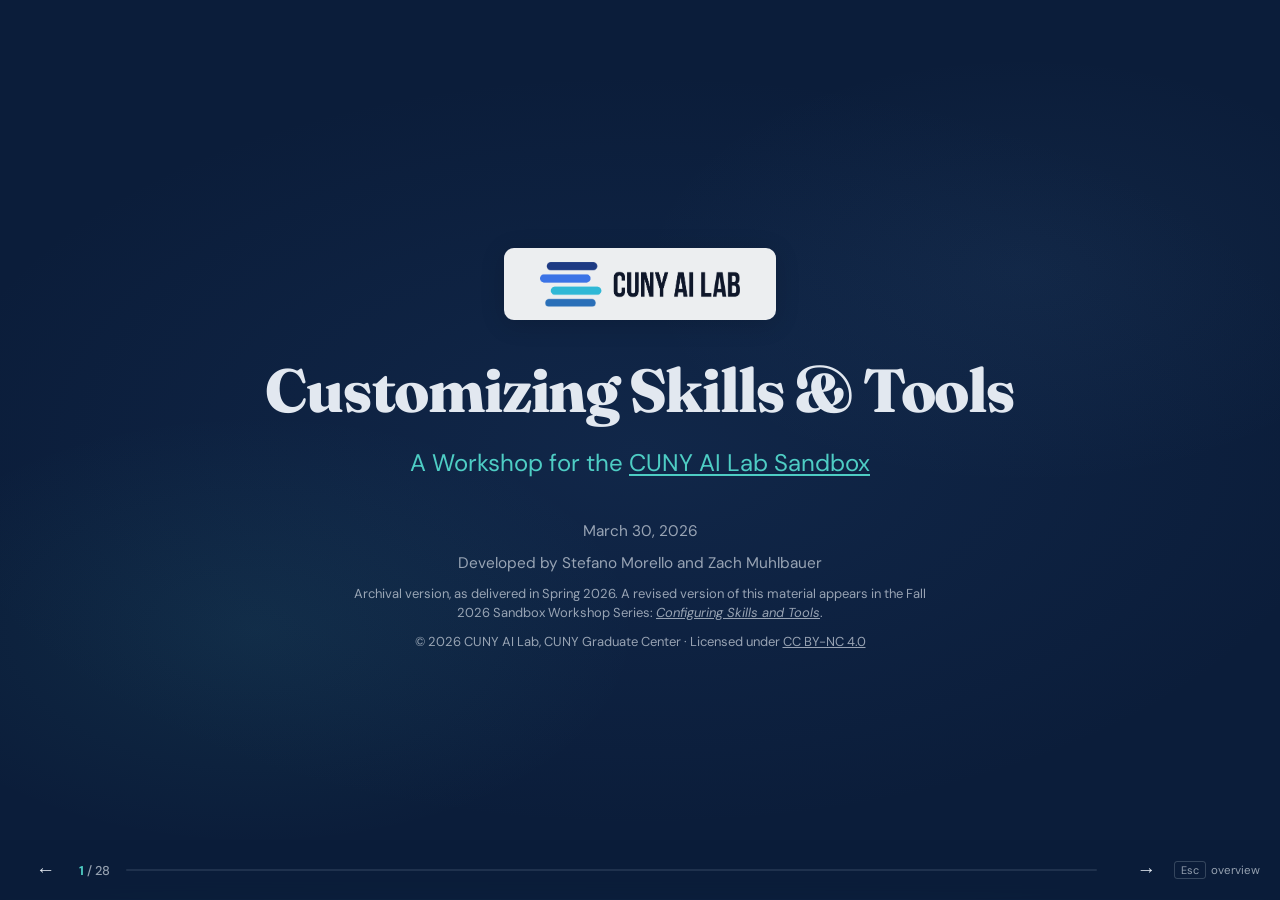
==== commit 2fd4bf02: "Mark the deck as archival and link the revised workshop Co-Authored-By: Claude Opus 5.5 <noreply@ant" ====
--- a/index.html
+++ b/index.html
@@ -10,6 +10,7 @@
     <link rel="stylesheet" href="css/styles.css">
     <link rel="stylesheet" href="css/responsive.css">
     <link rel="stylesheet" href="css/animations.css">
+  <link rel="license" href="https://creativecommons.org/licenses/by-nc/4.0/">
 </head>
 <body>
 
@@ -40,7 +41,7 @@
     <p class="subtitle">A Workshop for the <a href="https://chat.ailab.gc.cuny.edu" target="_blank" rel="noopener" style="color: inherit; text-decoration: underline; text-underline-offset: 3px;">CUNY AI Lab Sandbox</a></p>
     <p class="meta">March 30, 2026</p>
     <p class="meta" style="margin-top: 0.5em;">Developed by Stefano Morello and Zach Muhlbauer</p>
-  </div>
+  <div class="cail-deck-notes"><p class="cail-archival-note" style="margin:0.75em 0 0;font-size:13px;line-height:1.45;color:rgba(226, 232, 240, 0.65);font-weight:400;letter-spacing:0;text-transform:none;max-width:46em;">Archival version, as delivered in Spring 2026. A revised version of this material appears in the Fall 2026 Sandbox Workshop Series: <a href="https://cuny-ai-lab.github.io/sandbox-series/skills/" style="color:inherit;text-decoration:underline;"><cite>Configuring Skills and Tools</cite></a>.</p><p class="cail-license-note" style="margin:0.75em 0 0;font-size:13px;line-height:1.45;color:rgba(226, 232, 240, 0.65);font-weight:400;letter-spacing:0;text-transform:none;max-width:46em;">© 2026 CUNY AI Lab, CUNY Graduate Center · Licensed under <a href="https://creativecommons.org/licenses/by-nc/4.0/" rel="license" style="color:inherit;text-decoration:underline;">CC BY-NC 4.0</a></p></div></div>
 </div>
 
 <!-- ==========================================
@@ -167,6 +168,10 @@
       <h4>2. Add it to your model</h4>
       <p>Open your model card in <strong>Workspace &rarr; Models</strong>. Scroll to the <strong>Skills</strong> section and toggle the skill on. It activates automatically in every chat with that model.</p>
     </div>
+    <div class="card" style="margin-bottom: 0.5em;">
+      <h4>3. Reference it in your system prompt</h4>
+      <p>At the bottom of your system prompt, tell the model which skills to follow &mdash; e.g., &ldquo;Follow the Stasis Theory skill when a student is narrowing a topic.&rdquo;</p>
+    </div>
     <div class="card" style="margin-bottom: 0.5em; opacity: 0.55;">
       <h4>Alternative: Paste into System Prompt</h4>
       <p>You <em>can</em> append skill text directly to your system prompt, but this crowds the prompt and makes it harder to maintain.</p>
@@ -256,22 +261,36 @@
     <span class="label label-blue">Tools in Open WebUI</span>
     <h2>What Is a Tool?</h2>
     <p style="margin-bottom: 0.8em;">A <strong>tool</strong> is a function the model can call to do something it can&rsquo;t do with language alone &mdash; search the web, query your uploaded files, run code, or generate an image.</p>
-    <p style="margin-bottom: 0.8em;">Tools live in <strong>Workspace &rarr; Tools</strong>. You can enable them two ways:</p>
+    <p style="margin-bottom: 0.8em;">Some tools are <strong>built in</strong> (Web Search, Code Interpreter). Others are <strong>custom</strong>: written in Python or imported from the <a href="https://openwebui.com/search?sort=top&amp;t=all&amp;page=1&amp;type=tool" target="_blank" rel="noopener" style="color: var(--accent-cyan); text-decoration: underline; text-underline-offset: 3px;">community library</a> via <strong>Workspace &rarr; Tools</strong>. There are plenty of community-built tools available &mdash; browse what others have shared.</p>
+    <p style="margin-bottom: 0.8em;">You can enable tools two ways:</p>
     <div class="card card-cyan" style="margin-bottom: 0.5em;">
       <h4>Per Chat</h4>
-      <p>Click the <strong>&#9881;&#65039;</strong> icon next to the message bar (1) to open the tools menu (2). Toggle individual tools on for that conversation.</p>
+      <p>Click the <strong>controls</strong> icon <span style="font-size: 0.85em; opacity: 0.7;">(sliders, next to +)</span> next to the message bar (1) to open the tools menu (2). Toggle individual tools on for that conversation.</p>
     </div>
     <div class="card" style="margin-bottom: 0.5em;">
       <h4>Per Model</h4>
-      <p>Attach tools permanently in <strong>Workspace &rarr; Models &rarr; Tools</strong>. Every conversation with that model will have access.</p>
+      <p>Open your model card in <strong>Workspace &rarr; Models</strong>. Scroll to the <strong>Tools</strong> section to attach custom tools permanently.</p>
     </div>
     <div class="tip-box">
       <p><strong>Caveat:</strong> Smaller models (e.g. Gemma 3 27B) call tools inconsistently. Use Kimi K2.5 or GLM 5 for reliable tool use.</p>
     </div>
   </div>
-  <div class="stage" style="flex-direction: column; justify-content: center; align-items: center; padding: clamp(16px, 2.5vw, 40px);">
-    <img src="images/8a.png" alt="Open WebUI chat interface showing the gear icon next to the message bar and the tools menu with Web Search and Code Interpreter" class="screenshot-img">
-    <div class="carousel-caption"><strong>Per Chat</strong><br>Click the &#9881;&#65039; icon (1) to reveal available tools (2). Toggle them on for this conversation.</div>
+  <div class="stage">
+    <div class="carousel" data-interval="8000">
+      <div class="carousel-item active">
+        <img src="images/8a.png" alt="Open WebUI chat interface showing the gear icon next to the message bar and the tools menu with Web Search and Code Interpreter">
+        <div class="carousel-caption"><strong>Per Chat</strong><br>Click the controls icon (1) to reveal available tools (2). Toggle them on for this conversation.</div>
+      </div>
+      <div class="carousel-item">
+        <img src="images/8-2a.png" alt="Workspace Models page showing custom models in the Sandbox">
+        <div class="carousel-caption"><strong>Per Model &mdash; Step 1</strong><br>Go to Workspace (1) and open your model card (2).</div>
+      </div>
+      <div class="carousel-item">
+        <img src="images/8-2b.png" alt="Model card editor with Tools section highlighted showing custom tools attached">
+        <div class="carousel-caption"><strong>Per Model &mdash; Step 2</strong><br><strong>Capabilities</strong> at the bottom are tools native to the Sandbox. Custom tools (written in Python or imported) appear under <strong>Tools</strong>. To create or import them, go to the <strong>Tools</strong> tab at the top of Workspace.</div>
+      </div>
+      <div class="carousel-dots"></div>
+    </div>
   </div>
 </div>
 
@@ -722,10 +741,10 @@
   <div class="content">
     <span class="label label-cyan">Integrate It</span>
     <h2>Add Your Skill</h2>
-    <p style="margin-bottom: 0.8em;">Connect the skill you wrote to the model you built in the previous workshops.</p>
+    <p style="margin-bottom: 0.8em;">Connect the skill you wrote to the model you built in the previous workshops. Follow the same steps from <a href="#4" style="color: var(--accent-cyan); text-decoration: underline; text-underline-offset: 3px;">slide 5</a>.</p>
     <ol style="line-height: 1.9; padding-left: 1.4em; margin-bottom: 0.5em;">
-      <li><strong>Paste into System Prompt</strong> &mdash; <strong>Workspace &rarr; Models</strong>. Add the skill at the end of your system prompt. Save.</li>
-      <li><strong>Or upload as .txt</strong> &mdash; Save the skill as a <code>.txt</code> file. Upload to <strong>Workspace &rarr; Knowledge</strong>.</li>
+      <li><strong>Create the skill</strong> &mdash; Go to <strong>Workspace &rarr; Skills</strong>, click <strong>+ New Skill</strong>, and paste in what you wrote.</li>
+      <li><strong>Add it to your model</strong> &mdash; Open your model card in <strong>Workspace &rarr; Models</strong>. Scroll to the <strong>Skills</strong> section and toggle it on.</li>
     </ol>
     <div class="card card-navy step-hidden" data-step style="margin-bottom: 0.5em;">
       <h4>Test It</h4>
